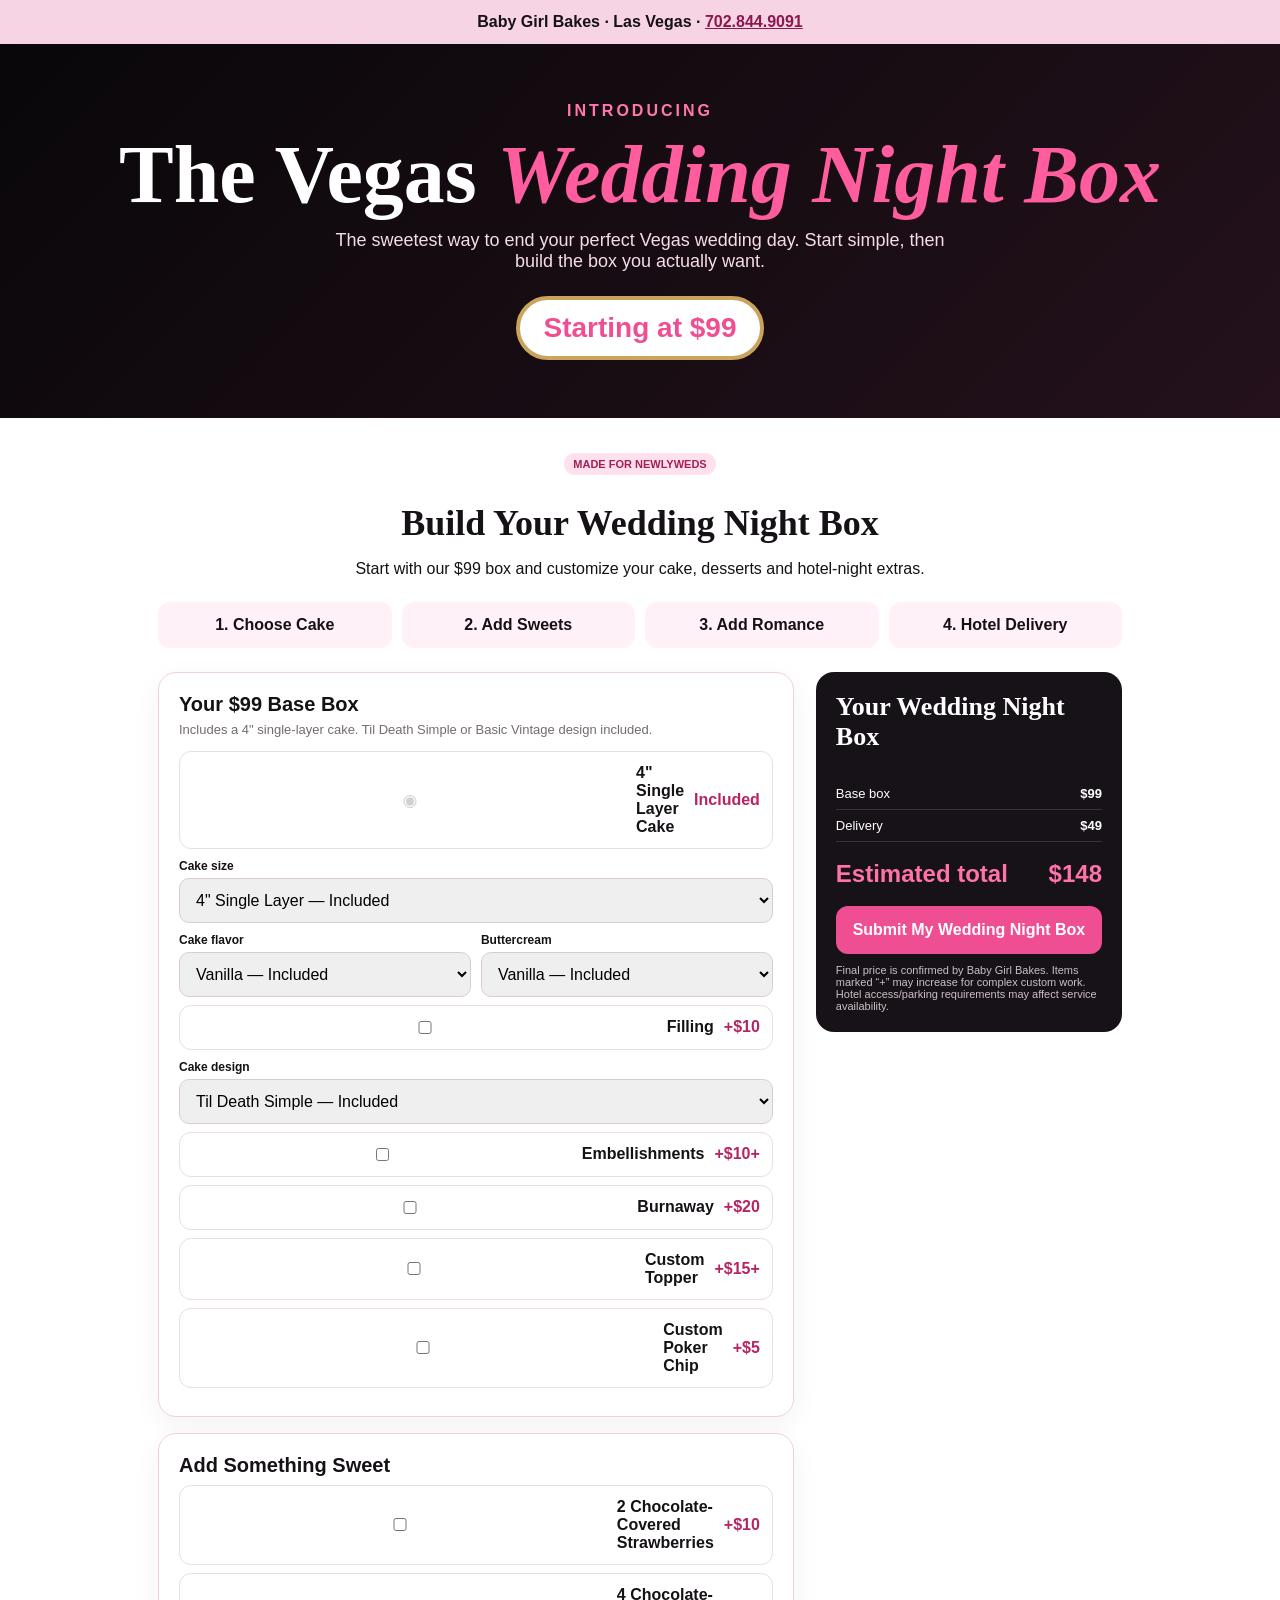
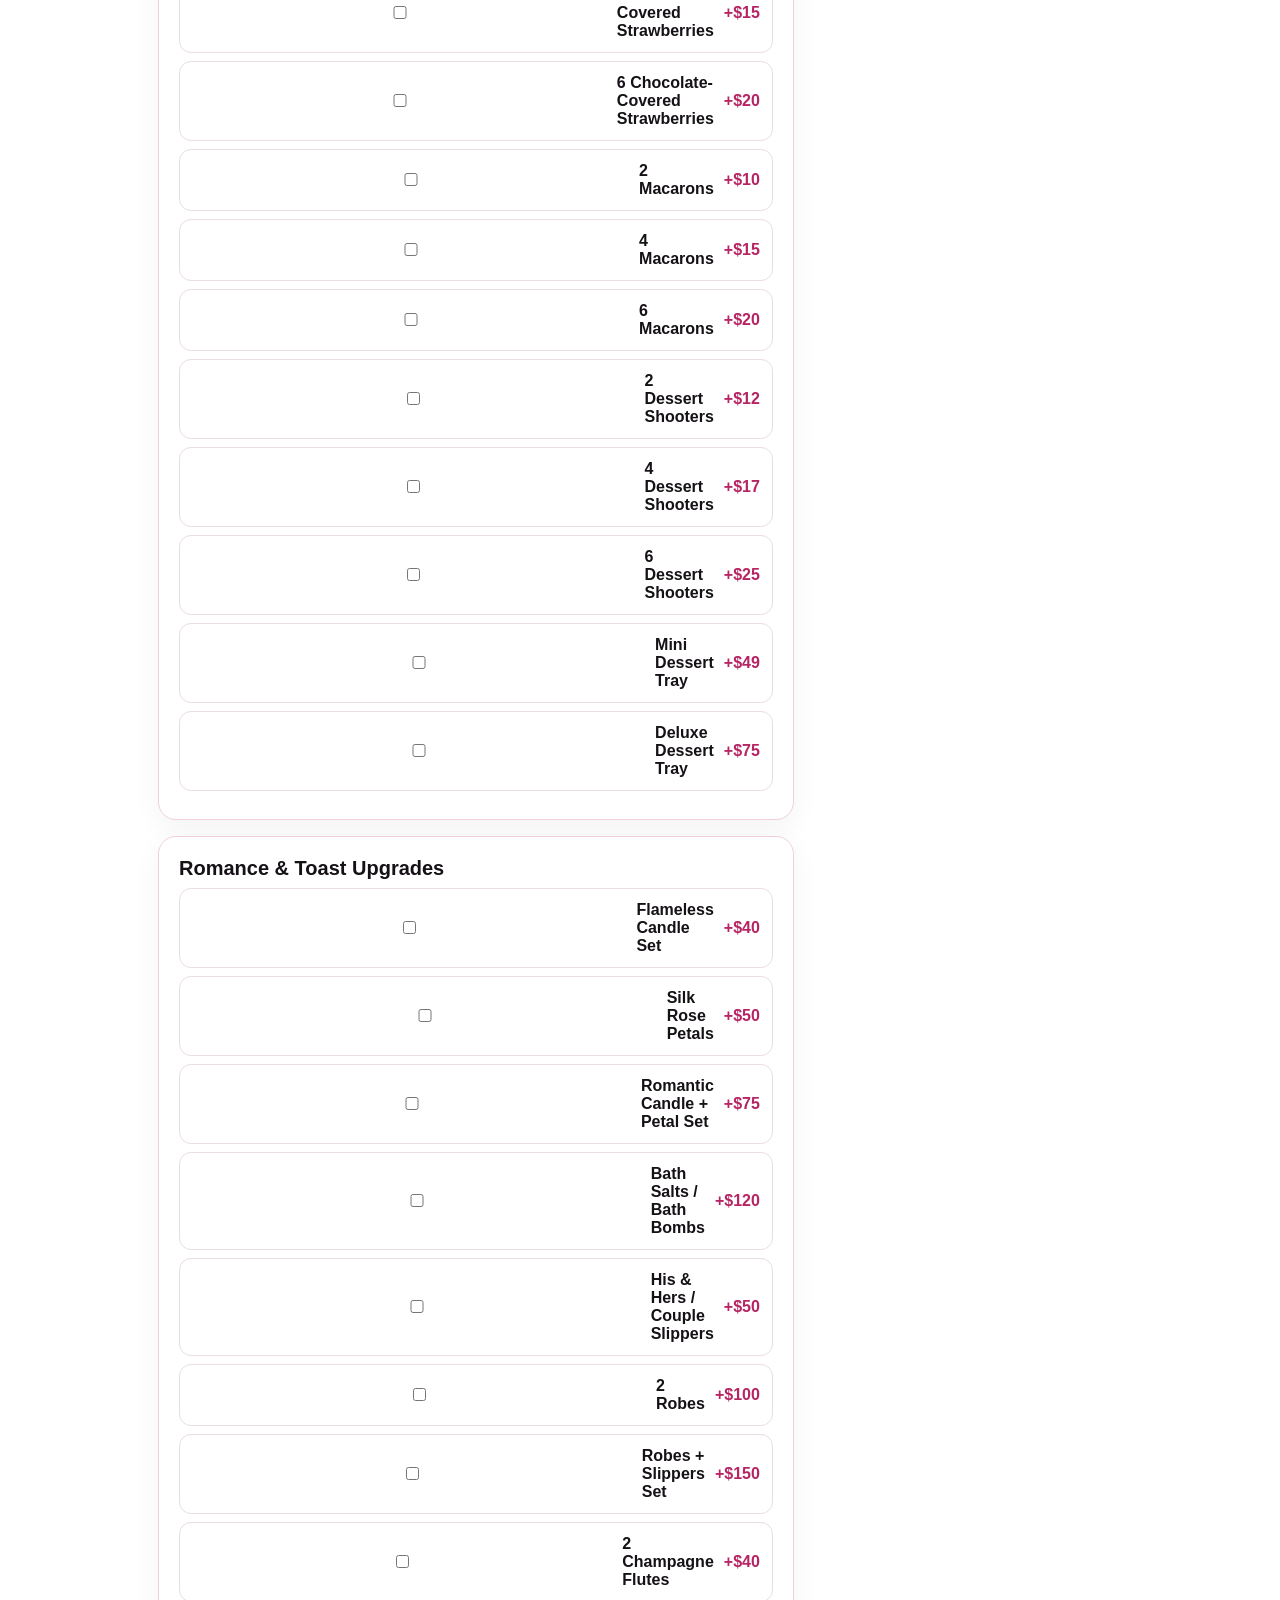
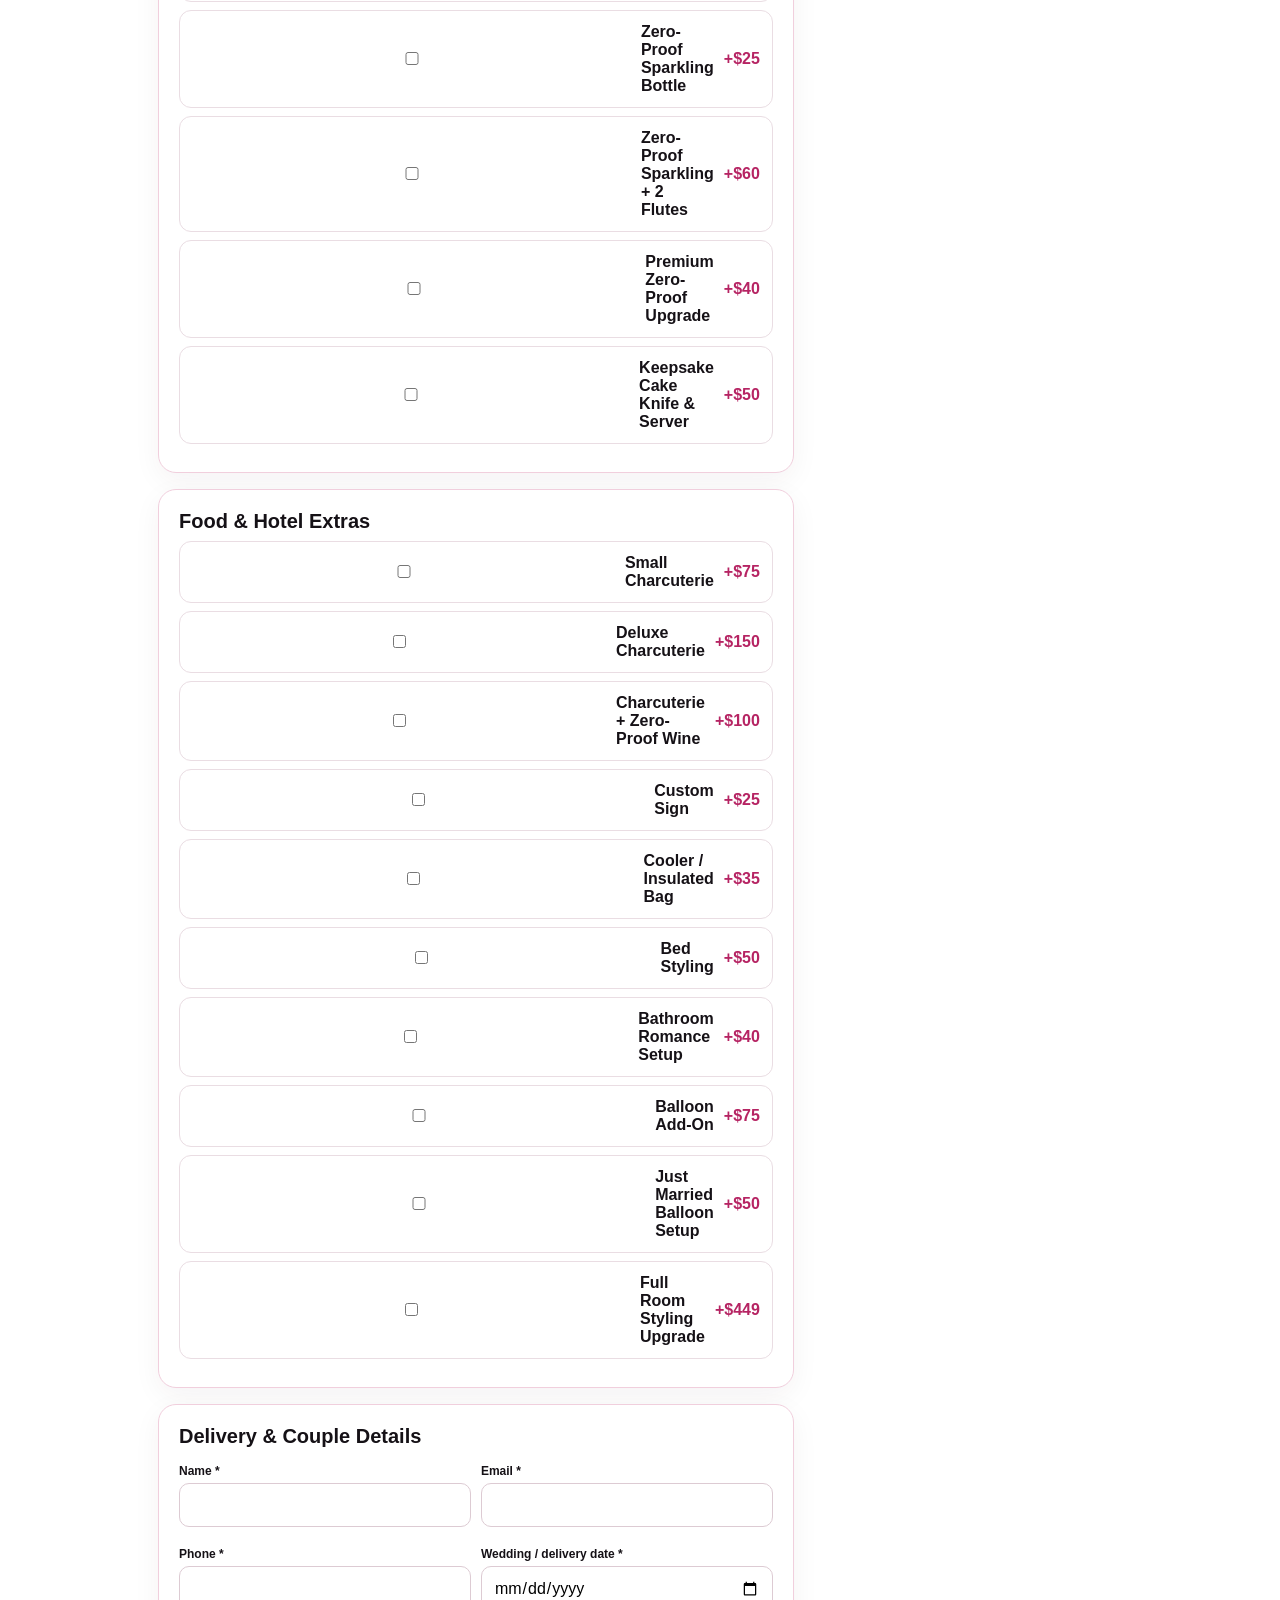
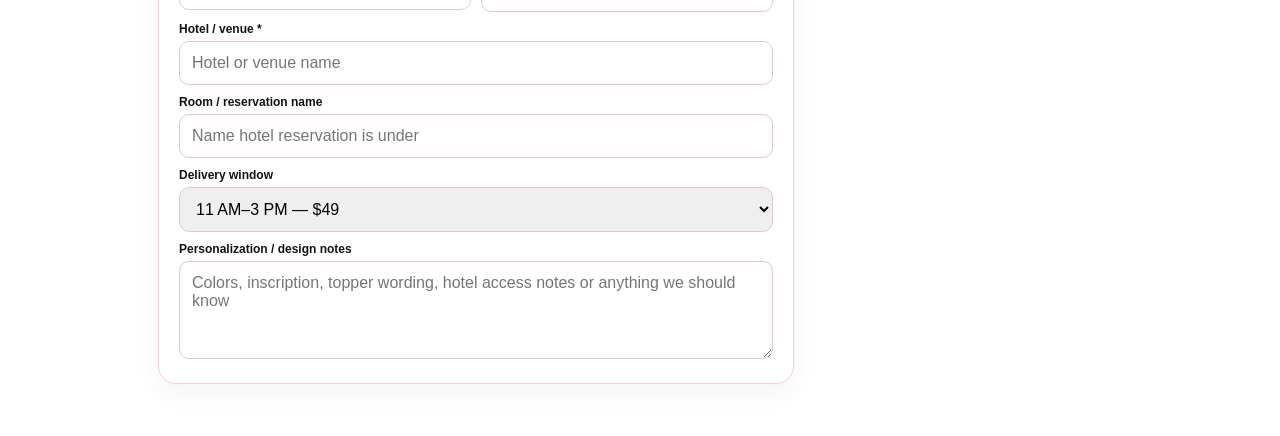
==== wedding-night-box.html @ bc9ca4af "add dedicated Wedding Night Box builder and order form" ====
<!doctype html>
<html lang="en"><head><meta charset="utf-8"><meta name="viewport" content="width=device-width,initial-scale=1">
<title>Vegas Wedding Night Box | Baby Girl Bakes</title><meta name="description" content="Build your Vegas Wedding Night Box from $99. Choose your cake, sweets, romance upgrades and hotel delivery.">
<style>
:root{--pink:#ef4f92;--soft:#fff1f7;--ink:#151116;--gold:#caa45d;--muted:#746b72}*{box-sizing:border-box}body{margin:0;font-family:Arial,sans-serif;color:var(--ink);background:#fff}.hero{background:linear-gradient(135deg,#09070a,#24111b);color:#fff;padding:58px 20px;text-align:center}.hero .k{color:#ff78ad;text-transform:uppercase;letter-spacing:3px;font-weight:800}.hero h1{font-family:Georgia,serif;font-size:clamp(42px,8vw,82px);margin:8px 0}.hero h1 span{color:#ff5d9e;font-style:italic}.hero p{max-width:650px;margin:0 auto 24px;color:#f6dce8;font-size:18px}.price{display:inline-block;background:#fff;color:var(--pink);border:4px solid var(--gold);border-radius:999px;padding:12px 24px;font-size:28px;font-weight:900}.wrap{max-width:1000px;margin:auto;padding:36px 18px}.intro{text-align:center}.intro h2{font-family:Georgia,serif;font-size:36px;margin-bottom:8px}.steps{display:grid;grid-template-columns:repeat(4,1fr);gap:10px;margin:24px 0}.steps div{background:var(--soft);padding:14px;border-radius:12px;text-align:center;font-weight:800}.builder{display:grid;grid-template-columns:1.35fr .65fr;gap:22px}.card{border:1px solid #f1cfdd;border-radius:18px;padding:20px;margin-bottom:16px;background:#fff;box-shadow:0 8px 28px #3813220d}.card h3{margin:0 0 6px;font-size:20px}.sub{color:var(--muted);font-size:13px;margin-bottom:14px}.choice{display:flex;align-items:center;gap:10px;padding:12px;border:1px solid #eadde3;border-radius:12px;margin:8px 0}.choice input{accent-color:var(--pink)}.choice label{flex:1;font-weight:700}.amt{font-weight:900;color:#b62463}.grid2{display:grid;grid-template-columns:1fr 1fr;gap:10px}input,select,textarea{width:100%;padding:12px;border:1px solid #ddcbd3;border-radius:10px;font:inherit}label.field{display:block;font-size:12px;font-weight:800;margin:10px 0 5px}.summary{position:sticky;top:16px;background:#171217;color:#fff;border-radius:18px;padding:20px;height:max-content}.summary h3{font-family:Georgia,serif;font-size:26px;margin-top:0}.line{display:flex;justify-content:space-between;padding:8px 0;border-bottom:1px solid #3c3037;font-size:13px}.total{display:flex;justify-content:space-between;font-size:24px;font-weight:900;padding:18px 0;color:#ff72aa}.submit{width:100%;border:0;background:var(--pink);color:#fff;padding:15px;border-radius:12px;font-weight:900;font-size:16px;cursor:pointer}.note{font-size:11px;color:#cbbfc5;margin-top:10px}.badge{background:#ffe0ed;color:#a41e58;padding:5px 9px;border-radius:999px;font-size:11px;font-weight:900}.five-note{display:none;background:#fff4d8;border:1px solid #e4c477;padding:10px;border-radius:10px;font-size:12px;margin-top:8px}.topbar{padding:13px 20px;text-align:center;background:#f7d4e3;font-weight:800}.topbar a{color:#8e174d}@media(max-width:760px){.builder{grid-template-columns:1fr}.summary{position:static}.steps{grid-template-columns:1fr 1fr}.grid2{grid-template-columns:1fr}.hero{padding:42px 18px}.hero h1{font-size:44px}}
</style></head><body>
<div class="topbar">Baby Girl Bakes · Las Vegas · <a href="tel:+17028449091">702.844.9091</a></div>
<section class="hero"><div class="k">Introducing</div><h1>The Vegas <span>Wedding Night Box</span></h1><p>The sweetest way to end your perfect Vegas wedding day. Start simple, then build the box you actually want.</p><div class="price">Starting at $99</div></section>
<div class="wrap"><section class="intro"><span class="badge">MADE FOR NEWLYWEDS</span><h2>Build Your Wedding Night Box</h2><p>Start with our $99 box and customize your cake, desserts and hotel-night extras.</p></section>
<div class="steps"><div>1. Choose Cake</div><div>2. Add Sweets</div><div>3. Add Romance</div><div>4. Hotel Delivery</div></div>
<form name="wedding-night-box" method="POST" data-netlify="true" action="/order-success.html" id="boxForm"><input type="hidden" name="form-name" value="wedding-night-box"><input type="hidden" name="calculated-total" id="totalField">
<div class="builder"><div>
<div class="card"><h3>Your $99 Base Box</h3><div class="sub">Includes a 4" single-layer cake. Til Death Simple or Basic Vintage design included.</div>
<div class="choice"><input type="radio" checked disabled><label>4" Single Layer Cake</label><span class="amt">Included</span></div>
<label class="field">Cake size</label><select name="cake-size" id="cakeSize"><option value="0" data-label='4" Single Layer'>4" Single Layer — Included</option><option value="25" data-box="15" data-label='5" Single Layer'>5" Single Layer — +$25 cake + $15 larger box</option><option value="50" data-label='4" Double Layer'>4" Double Layer — +$50</option><option value="75" data-box="15" data-label='5" Double Layer'>5" Double Layer — +$75 cake + $15 larger box</option></select><div class="five-note" id="fiveNote">A 5" cake automatically adds the required <b>$15 larger-box upgrade.</b></div>
<div class="grid2"><div><label class="field">Cake flavor</label><select name="cake-flavor"><option>Vanilla — Included</option><option>Chocolate +$15</option><option>Red Velvet +$15</option><option>Funfetti +$15</option><option>Marble +$15</option><option>Lemon +$15</option><option>Strawberry +$15</option><option>Specialty / Featured +$15</option></select></div><div><label class="field">Buttercream</label><select name="buttercream"><option>Vanilla — Included</option><option>Flavored Buttercream +$10</option></select></div></div>
<div class="choice"><input class="addon" type="checkbox" name="filling" value="Filling" data-price="10"><label>Filling</label><span class="amt">+$10</span></div>
<label class="field">Cake design</label><select name="cake-design" id="design"><option value="0">Til Death Simple — Included</option><option value="0">Basic Vintage — Included</option><option value="25">Design Upgrade — $25+</option></select>
<div class="choice"><input class="addon" type="checkbox" name="embellishments" value="Embellishments" data-price="10"><label>Embellishments</label><span class="amt">+$10+</span></div><div class="choice"><input class="addon" type="checkbox" name="burnaway" value="Burnaway" data-price="20"><label>Burnaway</label><span class="amt">+$20</span></div><div class="choice"><input class="addon" type="checkbox" name="custom-topper" value="Custom Topper" data-price="15"><label>Custom Topper</label><span class="amt">+$15+</span></div><div class="choice"><input class="addon" type="checkbox" name="poker-chip" value="Custom Poker Chip" data-price="5"><label>Custom Poker Chip</label><span class="amt">+$5</span></div>
</div>
<div class="card"><h3>Add Something Sweet</h3><div class="choice"><input class="addon" type="checkbox" name="sweet-upgrades" value="2 Chocolate-Covered Strawberries" data-price="10"><label>2 Chocolate-Covered Strawberries</label><span class="amt">+$10</span></div><div class="choice"><input class="addon" type="checkbox" name="sweet-upgrades" value="4 Chocolate-Covered Strawberries" data-price="15"><label>4 Chocolate-Covered Strawberries</label><span class="amt">+$15</span></div><div class="choice"><input class="addon" type="checkbox" name="sweet-upgrades" value="6 Chocolate-Covered Strawberries" data-price="20"><label>6 Chocolate-Covered Strawberries</label><span class="amt">+$20</span></div><div class="choice"><input class="addon" type="checkbox" name="sweet-upgrades" value="2 Macarons" data-price="10"><label>2 Macarons</label><span class="amt">+$10</span></div><div class="choice"><input class="addon" type="checkbox" name="sweet-upgrades" value="4 Macarons" data-price="15"><label>4 Macarons</label><span class="amt">+$15</span></div><div class="choice"><input class="addon" type="checkbox" name="sweet-upgrades" value="6 Macarons" data-price="20"><label>6 Macarons</label><span class="amt">+$20</span></div><div class="choice"><input class="addon" type="checkbox" name="sweet-upgrades" value="2 Dessert Shooters" data-price="12"><label>2 Dessert Shooters</label><span class="amt">+$12</span></div><div class="choice"><input class="addon" type="checkbox" name="sweet-upgrades" value="4 Dessert Shooters" data-price="17"><label>4 Dessert Shooters</label><span class="amt">+$17</span></div><div class="choice"><input class="addon" type="checkbox" name="sweet-upgrades" value="6 Dessert Shooters" data-price="25"><label>6 Dessert Shooters</label><span class="amt">+$25</span></div><div class="choice"><input class="addon" type="checkbox" name="sweet-upgrades" value="Mini Dessert Tray" data-price="49"><label>Mini Dessert Tray</label><span class="amt">+$49</span></div><div class="choice"><input class="addon" type="checkbox" name="sweet-upgrades" value="Deluxe Dessert Tray" data-price="75"><label>Deluxe Dessert Tray</label><span class="amt">+$75</span></div></div>
<div class="card"><h3>Romance & Toast Upgrades</h3><div class="choice"><input class="addon" type="checkbox" name="romance-upgrades" value="Flameless Candle Set" data-price="40"><label>Flameless Candle Set</label><span class="amt">+$40</span></div><div class="choice"><input class="addon" type="checkbox" name="romance-upgrades" value="Silk Rose Petals" data-price="50"><label>Silk Rose Petals</label><span class="amt">+$50</span></div><div class="choice"><input class="addon" type="checkbox" name="romance-upgrades" value="Romantic Candle + Petal Set" data-price="75"><label>Romantic Candle + Petal Set</label><span class="amt">+$75</span></div><div class="choice"><input class="addon" type="checkbox" name="romance-upgrades" value="Bath Salts / Bath Bombs" data-price="120"><label>Bath Salts / Bath Bombs</label><span class="amt">+$120</span></div><div class="choice"><input class="addon" type="checkbox" name="romance-upgrades" value="His & Hers / Couple Slippers" data-price="50"><label>His & Hers / Couple Slippers</label><span class="amt">+$50</span></div><div class="choice"><input class="addon" type="checkbox" name="romance-upgrades" value="2 Robes" data-price="100"><label>2 Robes</label><span class="amt">+$100</span></div><div class="choice"><input class="addon" type="checkbox" name="romance-upgrades" value="Robes + Slippers Set" data-price="150"><label>Robes + Slippers Set</label><span class="amt">+$150</span></div><div class="choice"><input class="addon" type="checkbox" name="romance-upgrades" value="2 Champagne Flutes" data-price="40"><label>2 Champagne Flutes</label><span class="amt">+$40</span></div><div class="choice"><input class="addon" type="checkbox" name="romance-upgrades" value="Zero-Proof Sparkling Bottle" data-price="25"><label>Zero-Proof Sparkling Bottle</label><span class="amt">+$25</span></div><div class="choice"><input class="addon" type="checkbox" name="romance-upgrades" value="Zero-Proof Sparkling + 2 Flutes" data-price="60"><label>Zero-Proof Sparkling + 2 Flutes</label><span class="amt">+$60</span></div><div class="choice"><input class="addon" type="checkbox" name="romance-upgrades" value="Premium Zero-Proof Upgrade" data-price="40"><label>Premium Zero-Proof Upgrade</label><span class="amt">+$40</span></div><div class="choice"><input class="addon" type="checkbox" name="romance-upgrades" value="Keepsake Cake Knife & Server" data-price="50"><label>Keepsake Cake Knife & Server</label><span class="amt">+$50</span></div></div>
<div class="card"><h3>Food & Hotel Extras</h3><div class="choice"><input class="addon" type="checkbox" name="hotel-upgrades" value="Small Charcuterie" data-price="75"><label>Small Charcuterie</label><span class="amt">+$75</span></div><div class="choice"><input class="addon" type="checkbox" name="hotel-upgrades" value="Deluxe Charcuterie" data-price="150"><label>Deluxe Charcuterie</label><span class="amt">+$150</span></div><div class="choice"><input class="addon" type="checkbox" name="hotel-upgrades" value="Charcuterie + Zero-Proof Wine" data-price="100"><label>Charcuterie + Zero-Proof Wine</label><span class="amt">+$100</span></div><div class="choice"><input class="addon" type="checkbox" name="hotel-upgrades" value="Custom Sign" data-price="25"><label>Custom Sign</label><span class="amt">+$25</span></div><div class="choice"><input class="addon" type="checkbox" name="hotel-upgrades" value="Cooler / Insulated Bag" data-price="35"><label>Cooler / Insulated Bag</label><span class="amt">+$35</span></div><div class="choice"><input class="addon" type="checkbox" name="hotel-upgrades" value="Bed Styling" data-price="50"><label>Bed Styling</label><span class="amt">+$50</span></div><div class="choice"><input class="addon" type="checkbox" name="hotel-upgrades" value="Bathroom Romance Setup" data-price="40"><label>Bathroom Romance Setup</label><span class="amt">+$40</span></div><div class="choice"><input class="addon" type="checkbox" name="hotel-upgrades" value="Balloon Add-On" data-price="75"><label>Balloon Add-On</label><span class="amt">+$75</span></div><div class="choice"><input class="addon" type="checkbox" name="hotel-upgrades" value="Just Married Balloon Setup" data-price="50"><label>Just Married Balloon Setup</label><span class="amt">+$50</span></div><div class="choice"><input class="addon" type="checkbox" name="hotel-upgrades" value="Full Room Styling Upgrade" data-price="449"><label>Full Room Styling Upgrade</label><span class="amt">+$449</span></div></div>
<div class="card"><h3>Delivery & Couple Details</h3><div class="grid2"><div><label class="field">Name *</label><input required name="name"></div><div><label class="field">Email *</label><input required type="email" name="email"></div><div><label class="field">Phone *</label><input required type="tel" name="phone"></div><div><label class="field">Wedding / delivery date *</label><input required type="date" name="date"></div></div><label class="field">Hotel / venue *</label><input required name="hotel" placeholder="Hotel or venue name"><label class="field">Room / reservation name</label><input name="reservation-name" placeholder="Name hotel reservation is under"><label class="field">Delivery window</label><select name="delivery" id="delivery"><option value="49">11 AM–3 PM — $49</option><option value="55">3 PM–6 PM — $55</option><option value="65">6 PM–9 PM — $65</option><option value="75">9 PM–11 PM — $75</option><option value="100">11 PM–11 AM — $100</option></select><label class="field">Personalization / design notes</label><textarea name="notes" rows="4" placeholder="Colors, inscription, topper wording, hotel access notes or anything we should know"></textarea></div>
</div>
<aside class="summary"><h3>Your Wedding Night Box</h3><div class="line"><span>Base box</span><b>$99</b></div><div id="summaryItems"></div><div class="line"><span>Delivery</span><b id="deliverySum">$49</b></div><div class="total"><span>Estimated total</span><span id="grand">$148</span></div><button class="submit" type="submit">Submit My Wedding Night Box</button><div class="note">Final price is confirmed by Baby Girl Bakes. Items marked “+” may increase for complex custom work. Hotel access/parking requirements may affect service availability.</div></aside>
</div></form></div>
<script>
const base=99, size=document.getElementById("cakeSize"), design=document.getElementById("design"), delivery=document.getElementById("delivery"), addons=[...document.querySelectorAll(".addon")];
function money(n){return "$"+Number(n).toFixed(0)} function calc(){let items=[],t=base;let sv=+size.value,box=+(size.selectedOptions[0].dataset.box||0);if(sv){t+=sv;items.push([size.selectedOptions[0].dataset.label+" upgrade",sv])}if(box){t+=box;items.push(["Required larger box",box])}document.getElementById("fiveNote").style.display=box?"block":"none";let dv=+design.value;if(dv){t+=dv;items.push(["Design upgrade",dv])}addons.forEach(a=>{if(a.checked){let p=+a.dataset.price;t+=p;items.push([a.value,p])}});let del=+delivery.value;t+=del;document.getElementById("deliverySum").textContent=money(del);document.getElementById("summaryItems").innerHTML=items.map(x=>'<div class="line"><span>'+x[0]+'</span><b>+'+money(x[1])+'</b></div>').join("");document.getElementById("grand").textContent=money(t);document.getElementById("totalField").value=t} [size,design,delivery,...addons].forEach(x=>x.addEventListener("change",calc));calc();
</script></body></html>
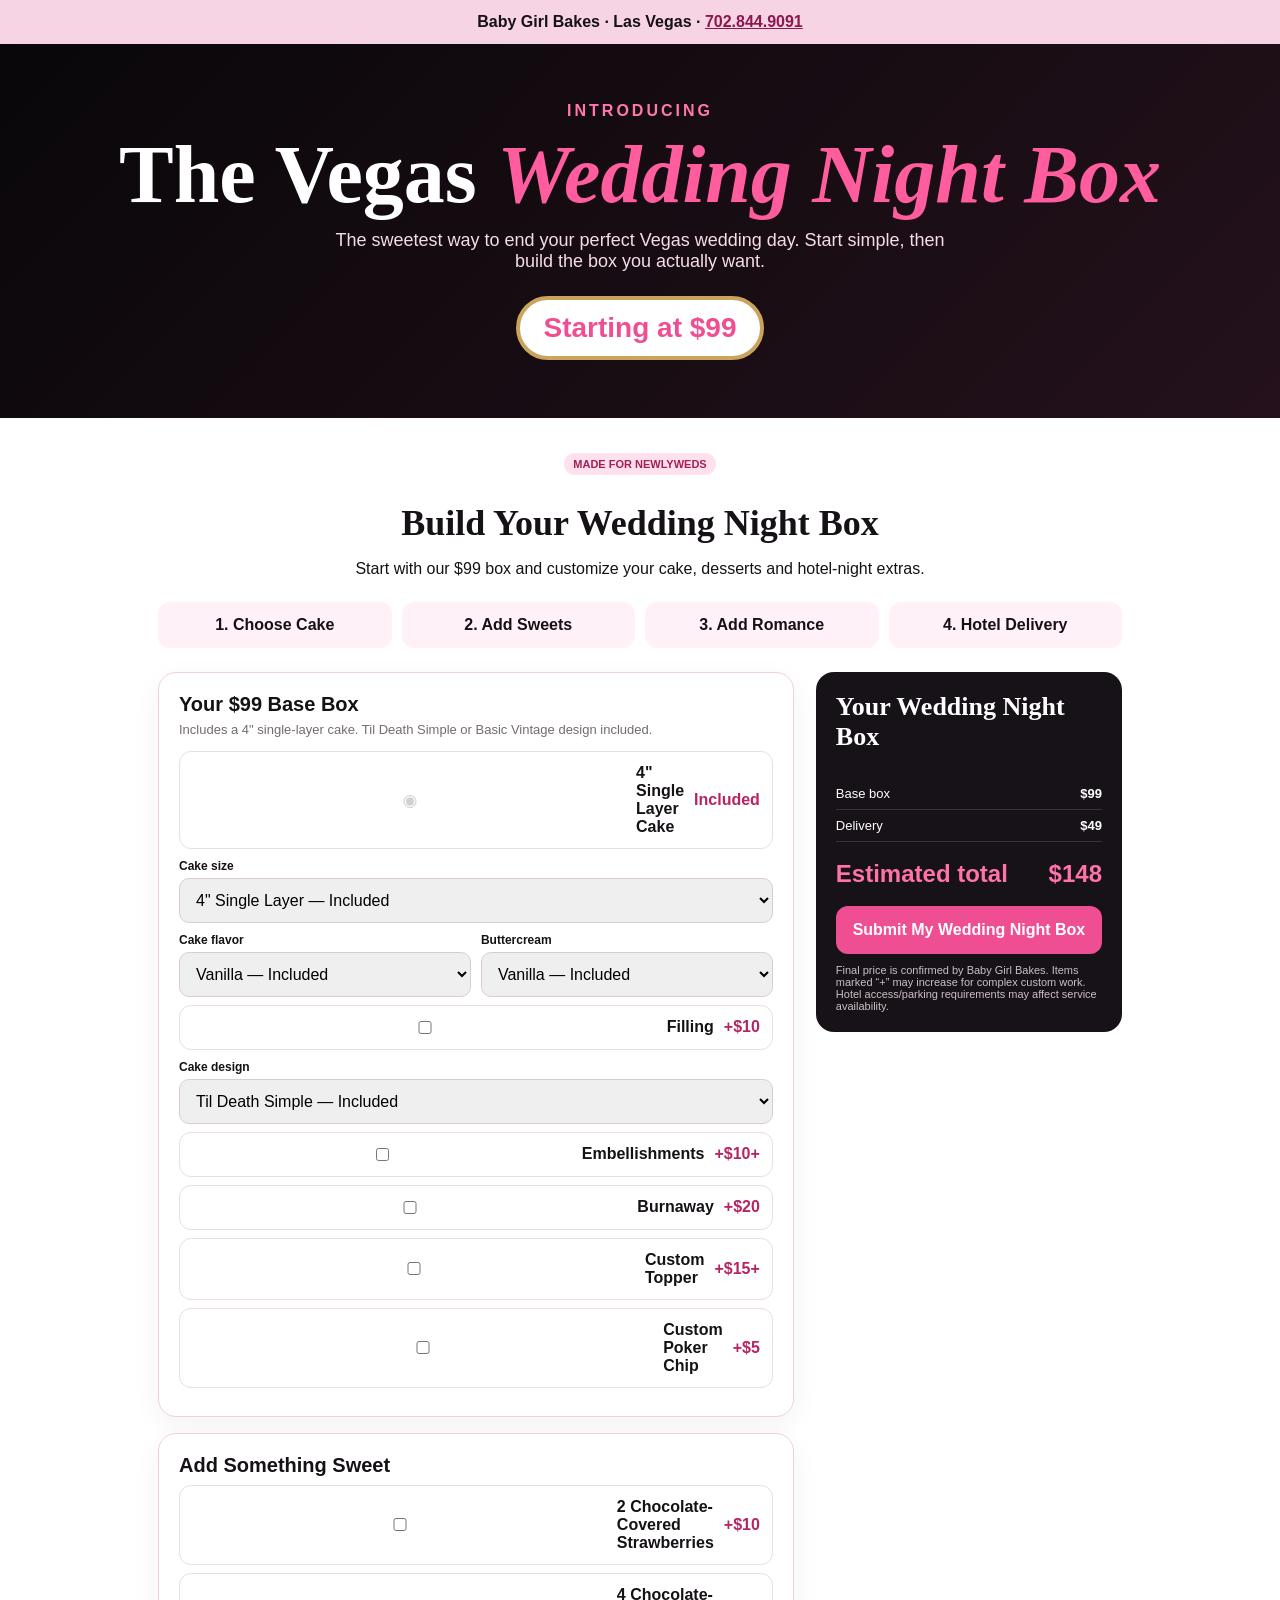
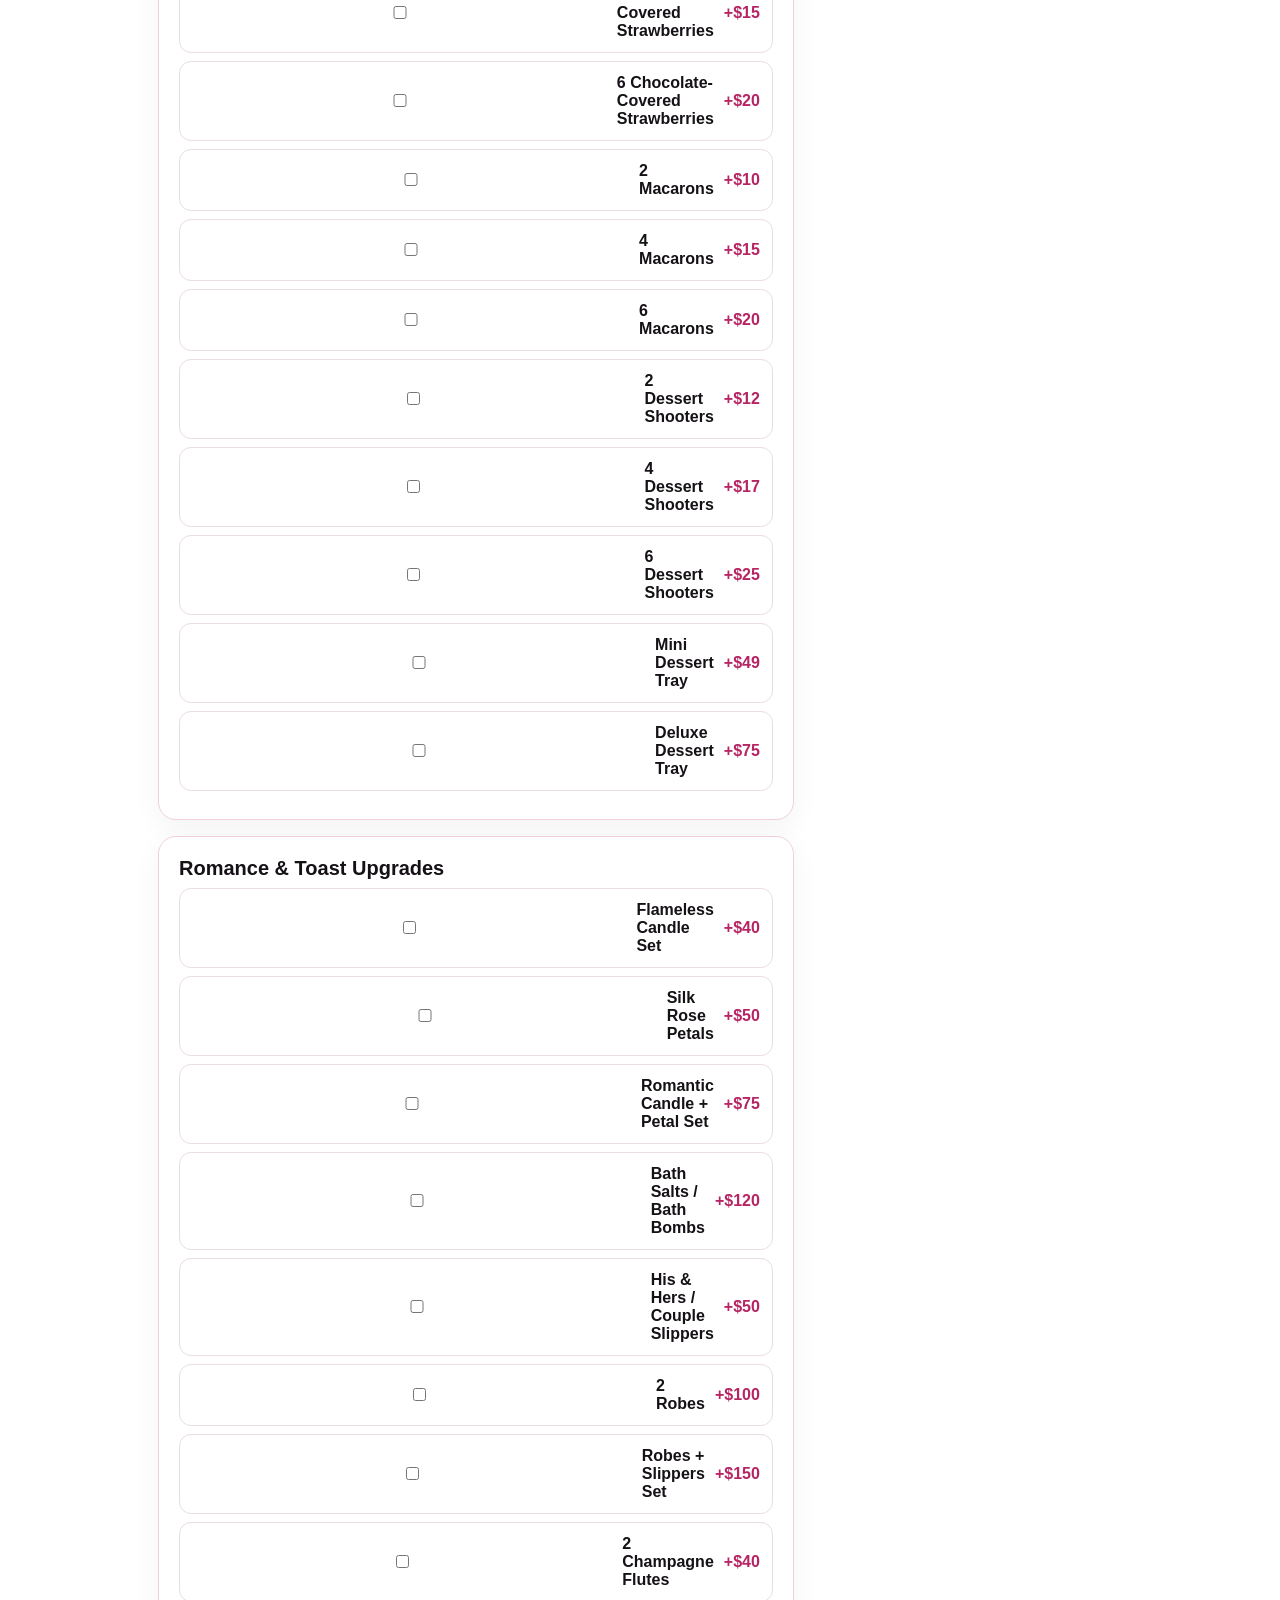
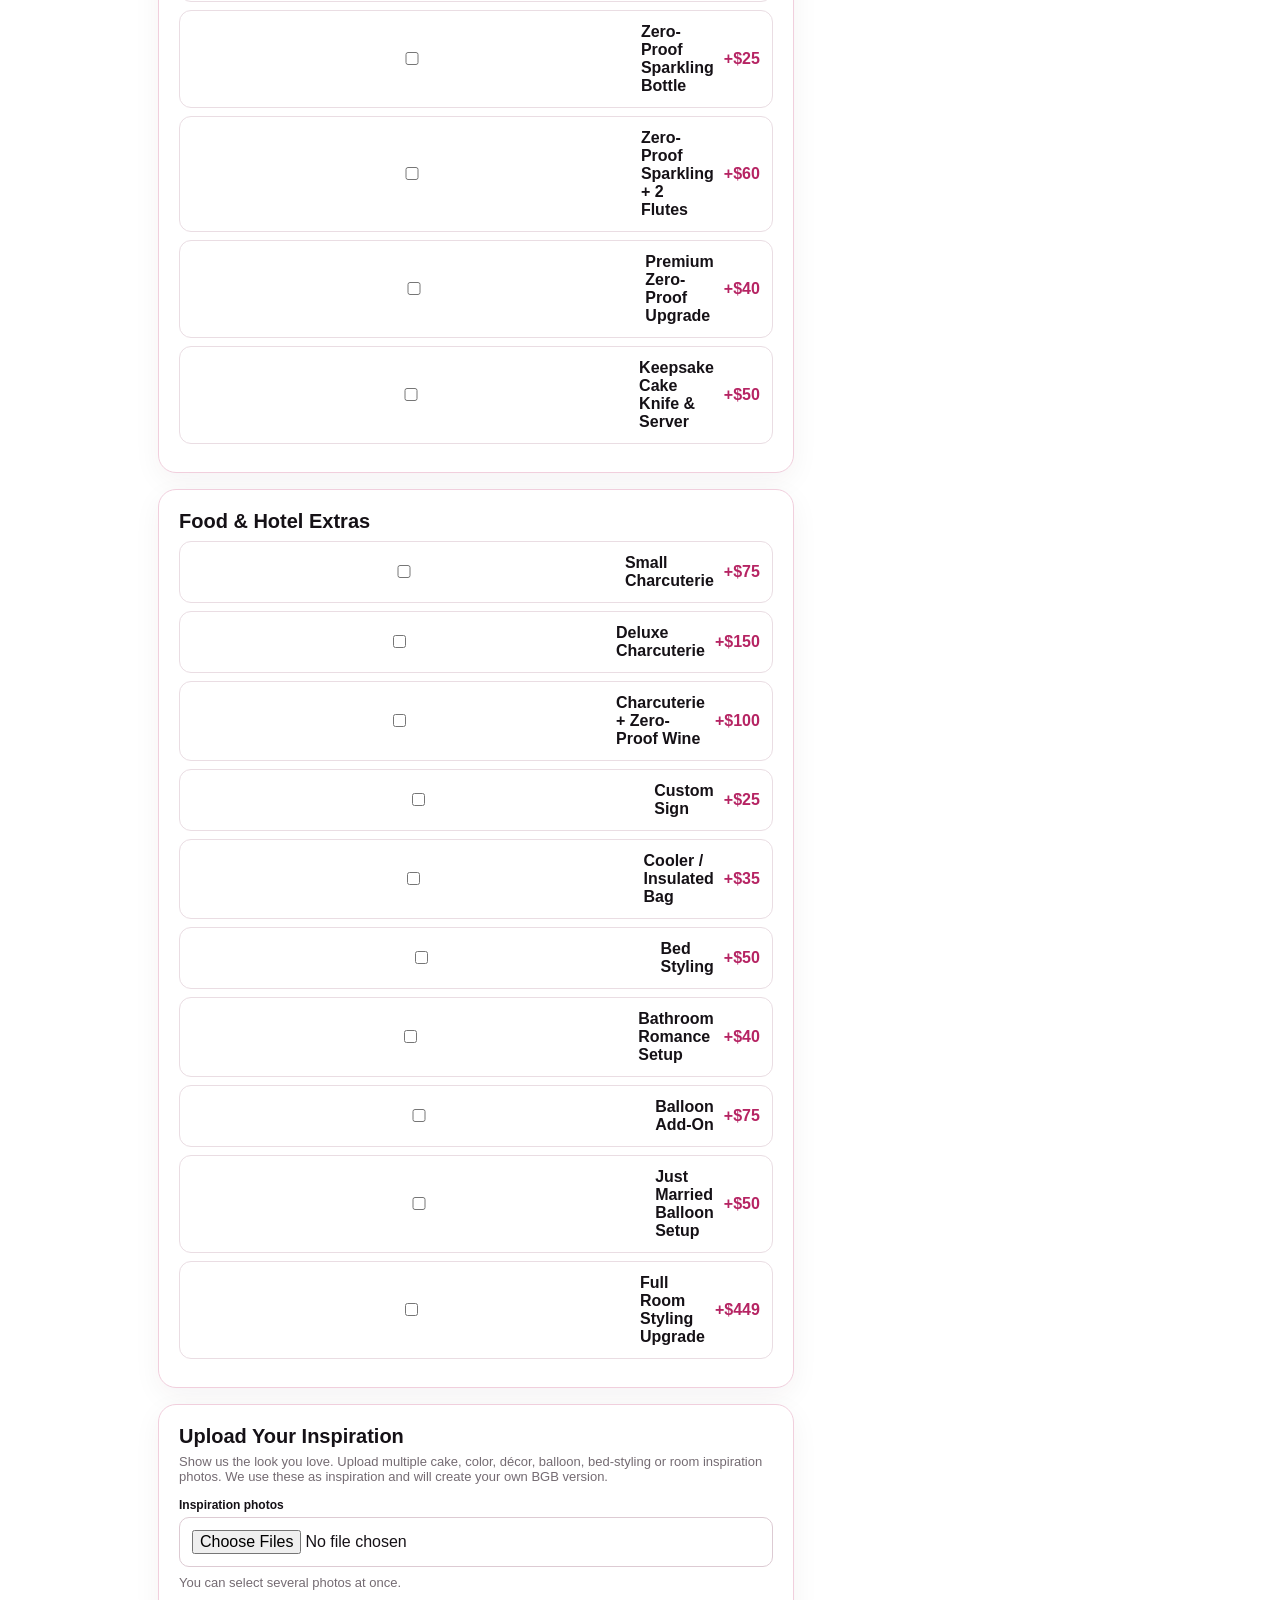
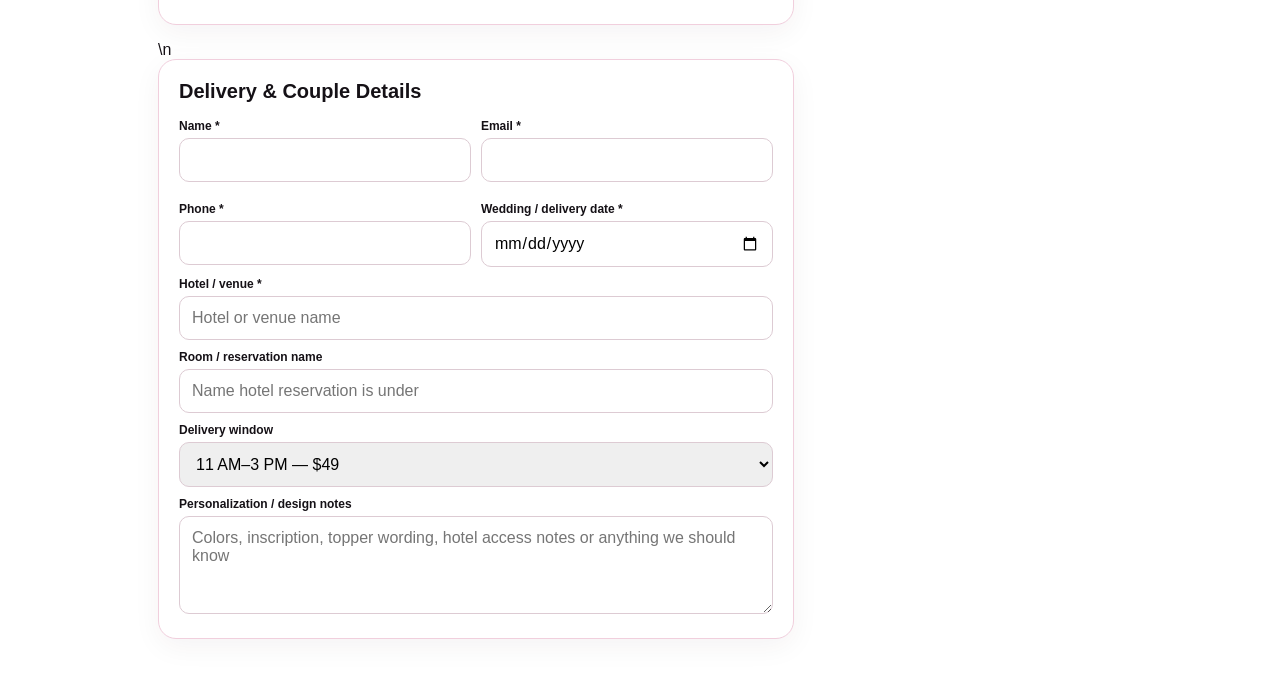
==== commit 3695a878: "allow multiple inspiration photo uploads for Wedding Night Box orders" ====
--- a/wedding-night-box.html
+++ b/wedding-night-box.html
@@ -8,12 +8,12 @@
 <section class="hero"><div class="k">Introducing</div><h1>The Vegas <span>Wedding Night Box</span></h1><p>The sweetest way to end your perfect Vegas wedding day. Start simple, then build the box you actually want.</p><div class="price">Starting at $99</div></section>
 <div class="wrap"><section class="intro"><span class="badge">MADE FOR NEWLYWEDS</span><h2>Build Your Wedding Night Box</h2><p>Start with our $99 box and customize your cake, desserts and hotel-night extras.</p></section>
 <div class="steps"><div>1. Choose Cake</div><div>2. Add Sweets</div><div>3. Add Romance</div><div>4. Hotel Delivery</div></div>
-<form name="wedding-night-box" method="POST" data-netlify="true" action="/order-success.html" id="boxForm"><input type="hidden" name="form-name" value="wedding-night-box"><input type="hidden" name="calculated-total" id="totalField">
+<form name="wedding-night-box" method="POST" enctype="multipart/form-data" data-netlify="true" action="/order-success.html" id="boxForm"><input type="hidden" name="form-name" value="wedding-night-box"><input type="hidden" name="calculated-total" id="totalField">
 <div class="builder"><div>
 <div class="card"><h3>Your $99 Base Box</h3><div class="sub">Includes a 4" single-layer cake. Til Death Simple or Basic Vintage design included.</div>
 <div class="choice"><input type="radio" checked disabled><label>4" Single Layer Cake</label><span class="amt">Included</span></div>
 <label class="field">Cake size</label><select name="cake-size" id="cakeSize"><option value="0" data-label='4" Single Layer'>4" Single Layer — Included</option><option value="25" data-box="15" data-label='5" Single Layer'>5" Single Layer — +$25 cake + $15 larger box</option><option value="50" data-label='4" Double Layer'>4" Double Layer — +$50</option><option value="75" data-box="15" data-label='5" Double Layer'>5" Double Layer — +$75 cake + $15 larger box</option></select><div class="five-note" id="fiveNote">A 5" cake automatically adds the required <b>$15 larger-box upgrade.</b></div>
-<div class="grid2"><div><label class="field">Cake flavor</label><select name="cake-flavor"><option>Vanilla — Included</option><option>Chocolate +$15</option><option>Red Velvet +$15</option><option>Funfetti +$15</option><option>Marble +$15</option><option>Lemon +$15</option><option>Strawberry +$15</option><option>Specialty / Featured +$15</option></select></div><div><label class="field">Buttercream</label><select name="buttercream"><option>Vanilla — Included</option><option>Flavored Buttercream +$10</option></select></div></div>
+<div class="grid2"><div><label class="field">Cake flavor</label><select name="cake-flavor" id="cakeFlavor"><option value="0">Vanilla — Included</option><option value="15">Chocolate +$15</option><option value="15">Red Velvet +$15</option><option value="15">Funfetti +$15</option><option value="15">Marble +$15</option><option value="15">Lemon +$15</option><option value="15">Strawberry +$15</option><option value="15">Specialty / Featured +$15</option></select></div><div><label class="field">Buttercream</label><select name="buttercream" id="buttercream"><option value="0">Vanilla — Included</option><option value="10">Flavored Buttercream +$10</option></select></div></div>
 <div class="choice"><input class="addon" type="checkbox" name="filling" value="Filling" data-price="10"><label>Filling</label><span class="amt">+$10</span></div>
 <label class="field">Cake design</label><select name="cake-design" id="design"><option value="0">Til Death Simple — Included</option><option value="0">Basic Vintage — Included</option><option value="25">Design Upgrade — $25+</option></select>
 <div class="choice"><input class="addon" type="checkbox" name="embellishments" value="Embellishments" data-price="10"><label>Embellishments</label><span class="amt">+$10+</span></div><div class="choice"><input class="addon" type="checkbox" name="burnaway" value="Burnaway" data-price="20"><label>Burnaway</label><span class="amt">+$20</span></div><div class="choice"><input class="addon" type="checkbox" name="custom-topper" value="Custom Topper" data-price="15"><label>Custom Topper</label><span class="amt">+$15+</span></div><div class="choice"><input class="addon" type="checkbox" name="poker-chip" value="Custom Poker Chip" data-price="5"><label>Custom Poker Chip</label><span class="amt">+$5</span></div>
@@ -21,11 +21,11 @@
 <div class="card"><h3>Add Something Sweet</h3><div class="choice"><input class="addon" type="checkbox" name="sweet-upgrades" value="2 Chocolate-Covered Strawberries" data-price="10"><label>2 Chocolate-Covered Strawberries</label><span class="amt">+$10</span></div><div class="choice"><input class="addon" type="checkbox" name="sweet-upgrades" value="4 Chocolate-Covered Strawberries" data-price="15"><label>4 Chocolate-Covered Strawberries</label><span class="amt">+$15</span></div><div class="choice"><input class="addon" type="checkbox" name="sweet-upgrades" value="6 Chocolate-Covered Strawberries" data-price="20"><label>6 Chocolate-Covered Strawberries</label><span class="amt">+$20</span></div><div class="choice"><input class="addon" type="checkbox" name="sweet-upgrades" value="2 Macarons" data-price="10"><label>2 Macarons</label><span class="amt">+$10</span></div><div class="choice"><input class="addon" type="checkbox" name="sweet-upgrades" value="4 Macarons" data-price="15"><label>4 Macarons</label><span class="amt">+$15</span></div><div class="choice"><input class="addon" type="checkbox" name="sweet-upgrades" value="6 Macarons" data-price="20"><label>6 Macarons</label><span class="amt">+$20</span></div><div class="choice"><input class="addon" type="checkbox" name="sweet-upgrades" value="2 Dessert Shooters" data-price="12"><label>2 Dessert Shooters</label><span class="amt">+$12</span></div><div class="choice"><input class="addon" type="checkbox" name="sweet-upgrades" value="4 Dessert Shooters" data-price="17"><label>4 Dessert Shooters</label><span class="amt">+$17</span></div><div class="choice"><input class="addon" type="checkbox" name="sweet-upgrades" value="6 Dessert Shooters" data-price="25"><label>6 Dessert Shooters</label><span class="amt">+$25</span></div><div class="choice"><input class="addon" type="checkbox" name="sweet-upgrades" value="Mini Dessert Tray" data-price="49"><label>Mini Dessert Tray</label><span class="amt">+$49</span></div><div class="choice"><input class="addon" type="checkbox" name="sweet-upgrades" value="Deluxe Dessert Tray" data-price="75"><label>Deluxe Dessert Tray</label><span class="amt">+$75</span></div></div>
 <div class="card"><h3>Romance & Toast Upgrades</h3><div class="choice"><input class="addon" type="checkbox" name="romance-upgrades" value="Flameless Candle Set" data-price="40"><label>Flameless Candle Set</label><span class="amt">+$40</span></div><div class="choice"><input class="addon" type="checkbox" name="romance-upgrades" value="Silk Rose Petals" data-price="50"><label>Silk Rose Petals</label><span class="amt">+$50</span></div><div class="choice"><input class="addon" type="checkbox" name="romance-upgrades" value="Romantic Candle + Petal Set" data-price="75"><label>Romantic Candle + Petal Set</label><span class="amt">+$75</span></div><div class="choice"><input class="addon" type="checkbox" name="romance-upgrades" value="Bath Salts / Bath Bombs" data-price="120"><label>Bath Salts / Bath Bombs</label><span class="amt">+$120</span></div><div class="choice"><input class="addon" type="checkbox" name="romance-upgrades" value="His & Hers / Couple Slippers" data-price="50"><label>His & Hers / Couple Slippers</label><span class="amt">+$50</span></div><div class="choice"><input class="addon" type="checkbox" name="romance-upgrades" value="2 Robes" data-price="100"><label>2 Robes</label><span class="amt">+$100</span></div><div class="choice"><input class="addon" type="checkbox" name="romance-upgrades" value="Robes + Slippers Set" data-price="150"><label>Robes + Slippers Set</label><span class="amt">+$150</span></div><div class="choice"><input class="addon" type="checkbox" name="romance-upgrades" value="2 Champagne Flutes" data-price="40"><label>2 Champagne Flutes</label><span class="amt">+$40</span></div><div class="choice"><input class="addon" type="checkbox" name="romance-upgrades" value="Zero-Proof Sparkling Bottle" data-price="25"><label>Zero-Proof Sparkling Bottle</label><span class="amt">+$25</span></div><div class="choice"><input class="addon" type="checkbox" name="romance-upgrades" value="Zero-Proof Sparkling + 2 Flutes" data-price="60"><label>Zero-Proof Sparkling + 2 Flutes</label><span class="amt">+$60</span></div><div class="choice"><input class="addon" type="checkbox" name="romance-upgrades" value="Premium Zero-Proof Upgrade" data-price="40"><label>Premium Zero-Proof Upgrade</label><span class="amt">+$40</span></div><div class="choice"><input class="addon" type="checkbox" name="romance-upgrades" value="Keepsake Cake Knife & Server" data-price="50"><label>Keepsake Cake Knife & Server</label><span class="amt">+$50</span></div></div>
 <div class="card"><h3>Food & Hotel Extras</h3><div class="choice"><input class="addon" type="checkbox" name="hotel-upgrades" value="Small Charcuterie" data-price="75"><label>Small Charcuterie</label><span class="amt">+$75</span></div><div class="choice"><input class="addon" type="checkbox" name="hotel-upgrades" value="Deluxe Charcuterie" data-price="150"><label>Deluxe Charcuterie</label><span class="amt">+$150</span></div><div class="choice"><input class="addon" type="checkbox" name="hotel-upgrades" value="Charcuterie + Zero-Proof Wine" data-price="100"><label>Charcuterie + Zero-Proof Wine</label><span class="amt">+$100</span></div><div class="choice"><input class="addon" type="checkbox" name="hotel-upgrades" value="Custom Sign" data-price="25"><label>Custom Sign</label><span class="amt">+$25</span></div><div class="choice"><input class="addon" type="checkbox" name="hotel-upgrades" value="Cooler / Insulated Bag" data-price="35"><label>Cooler / Insulated Bag</label><span class="amt">+$35</span></div><div class="choice"><input class="addon" type="checkbox" name="hotel-upgrades" value="Bed Styling" data-price="50"><label>Bed Styling</label><span class="amt">+$50</span></div><div class="choice"><input class="addon" type="checkbox" name="hotel-upgrades" value="Bathroom Romance Setup" data-price="40"><label>Bathroom Romance Setup</label><span class="amt">+$40</span></div><div class="choice"><input class="addon" type="checkbox" name="hotel-upgrades" value="Balloon Add-On" data-price="75"><label>Balloon Add-On</label><span class="amt">+$75</span></div><div class="choice"><input class="addon" type="checkbox" name="hotel-upgrades" value="Just Married Balloon Setup" data-price="50"><label>Just Married Balloon Setup</label><span class="amt">+$50</span></div><div class="choice"><input class="addon" type="checkbox" name="hotel-upgrades" value="Full Room Styling Upgrade" data-price="449"><label>Full Room Styling Upgrade</label><span class="amt">+$449</span></div></div>
-<div class="card"><h3>Delivery & Couple Details</h3><div class="grid2"><div><label class="field">Name *</label><input required name="name"></div><div><label class="field">Email *</label><input required type="email" name="email"></div><div><label class="field">Phone *</label><input required type="tel" name="phone"></div><div><label class="field">Wedding / delivery date *</label><input required type="date" name="date"></div></div><label class="field">Hotel / venue *</label><input required name="hotel" placeholder="Hotel or venue name"><label class="field">Room / reservation name</label><input name="reservation-name" placeholder="Name hotel reservation is under"><label class="field">Delivery window</label><select name="delivery" id="delivery"><option value="49">11 AM–3 PM — $49</option><option value="55">3 PM–6 PM — $55</option><option value="65">6 PM–9 PM — $65</option><option value="75">9 PM–11 PM — $75</option><option value="100">11 PM–11 AM — $100</option></select><label class="field">Personalization / design notes</label><textarea name="notes" rows="4" placeholder="Colors, inscription, topper wording, hotel access notes or anything we should know"></textarea></div>
+<div class="card"><h3>Upload Your Inspiration</h3><div class="sub">Show us the look you love. Upload multiple cake, color, décor, balloon, bed-styling or room inspiration photos. We use these as inspiration and will create your own BGB version.</div><label class="field">Inspiration photos</label><input type="file" name="inspiration-photos" accept="image/jpeg,image/png,image/webp,image/heic,image/heif" multiple><div class="sub" style="margin-top:8px">You can select several photos at once.</div></div>\n<div class="card"><h3>Delivery & Couple Details</h3><div class="grid2"><div><label class="field">Name *</label><input required name="name"></div><div><label class="field">Email *</label><input required type="email" name="email"></div><div><label class="field">Phone *</label><input required type="tel" name="phone"></div><div><label class="field">Wedding / delivery date *</label><input required type="date" name="date"></div></div><label class="field">Hotel / venue *</label><input required name="hotel" placeholder="Hotel or venue name"><label class="field">Room / reservation name</label><input name="reservation-name" placeholder="Name hotel reservation is under"><label class="field">Delivery window</label><select name="delivery" id="delivery"><option value="49">11 AM–3 PM — $49</option><option value="55">3 PM–6 PM — $55</option><option value="65">6 PM–9 PM — $65</option><option value="75">9 PM–11 PM — $75</option><option value="100">11 PM–11 AM — $100</option></select><label class="field">Personalization / design notes</label><textarea name="notes" rows="4" placeholder="Colors, inscription, topper wording, hotel access notes or anything we should know"></textarea></div>
 </div>
 <aside class="summary"><h3>Your Wedding Night Box</h3><div class="line"><span>Base box</span><b>$99</b></div><div id="summaryItems"></div><div class="line"><span>Delivery</span><b id="deliverySum">$49</b></div><div class="total"><span>Estimated total</span><span id="grand">$148</span></div><button class="submit" type="submit">Submit My Wedding Night Box</button><div class="note">Final price is confirmed by Baby Girl Bakes. Items marked “+” may increase for complex custom work. Hotel access/parking requirements may affect service availability.</div></aside>
 </div></form></div>
 <script>
-const base=99, size=document.getElementById("cakeSize"), design=document.getElementById("design"), delivery=document.getElementById("delivery"), addons=[...document.querySelectorAll(".addon")];
-function money(n){return "$"+Number(n).toFixed(0)} function calc(){let items=[],t=base;let sv=+size.value,box=+(size.selectedOptions[0].dataset.box||0);if(sv){t+=sv;items.push([size.selectedOptions[0].dataset.label+" upgrade",sv])}if(box){t+=box;items.push(["Required larger box",box])}document.getElementById("fiveNote").style.display=box?"block":"none";let dv=+design.value;if(dv){t+=dv;items.push(["Design upgrade",dv])}addons.forEach(a=>{if(a.checked){let p=+a.dataset.price;t+=p;items.push([a.value,p])}});let del=+delivery.value;t+=del;document.getElementById("deliverySum").textContent=money(del);document.getElementById("summaryItems").innerHTML=items.map(x=>'<div class="line"><span>'+x[0]+'</span><b>+'+money(x[1])+'</b></div>').join("");document.getElementById("grand").textContent=money(t);document.getElementById("totalField").value=t} [size,design,delivery,...addons].forEach(x=>x.addEventListener("change",calc));calc();
+const base=99, size=document.getElementById("cakeSize"), design=document.getElementById("design"), flavor=document.getElementById("cakeFlavor"), buttercream=document.getElementById("buttercream"), delivery=document.getElementById("delivery"), addons=[...document.querySelectorAll(".addon")];
+function money(n){return "$"+Number(n).toFixed(0)} function calc(){let items=[],t=base;let sv=+size.value,box=+(size.selectedOptions[0].dataset.box||0);if(sv){t+=sv;items.push([size.selectedOptions[0].dataset.label+" upgrade",sv])}if(box){t+=box;items.push(["Required larger box",box])}document.getElementById("fiveNote").style.display=box?"block":"none";let fv=+flavor.value;if(fv){t+=fv;items.push(["Cake flavor upgrade",fv])}let bv=+buttercream.value;if(bv){t+=bv;items.push(["Flavored buttercream",bv])}let dv=+design.value;if(dv){t+=dv;items.push(["Design upgrade",dv])}addons.forEach(a=>{if(a.checked){let p=+a.dataset.price;t+=p;items.push([a.value,p])}});let del=+delivery.value;t+=del;document.getElementById("deliverySum").textContent=money(del);document.getElementById("summaryItems").innerHTML=items.map(x=>'<div class="line"><span>'+x[0]+'</span><b>+'+money(x[1])+'</b></div>').join("");document.getElementById("grand").textContent=money(t);document.getElementById("totalField").value=t} [size,flavor,buttercream,design,delivery,...addons].forEach(x=>x.addEventListener("change",calc));calc();
 </script></body></html>
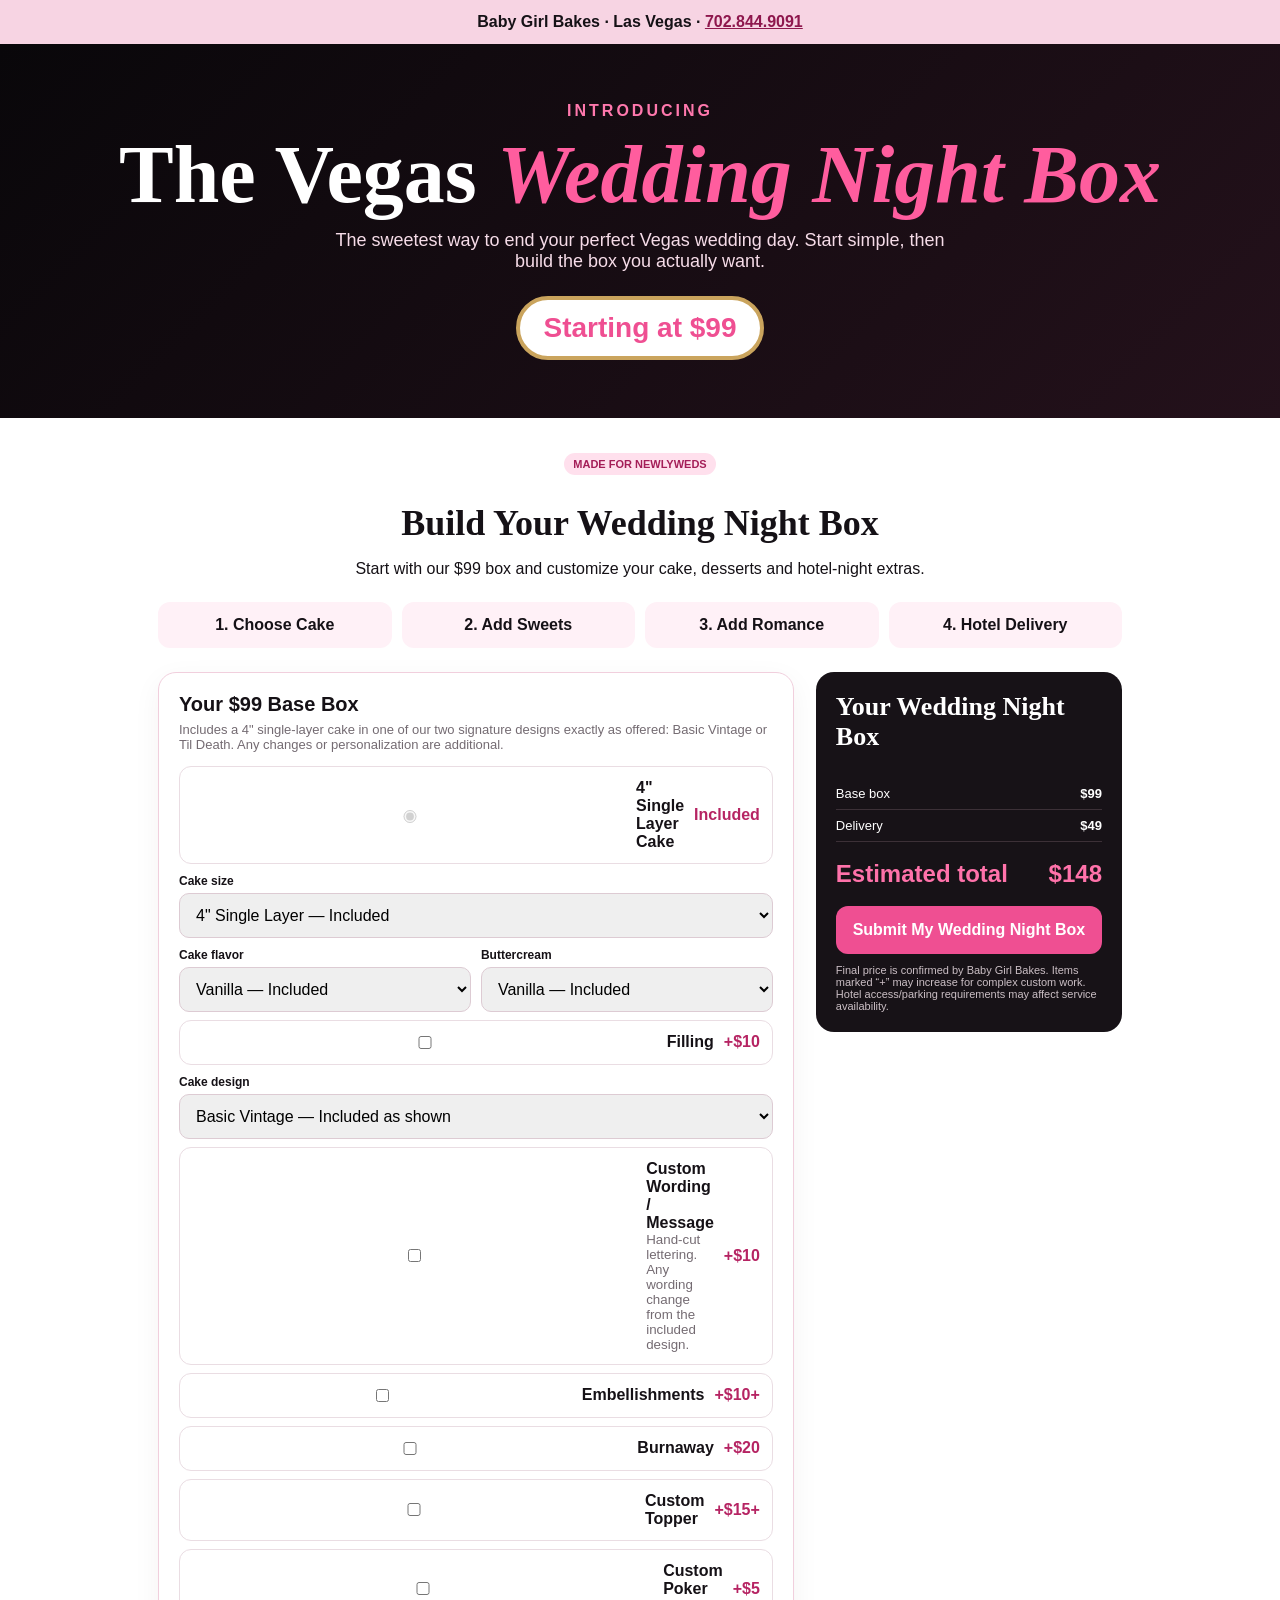
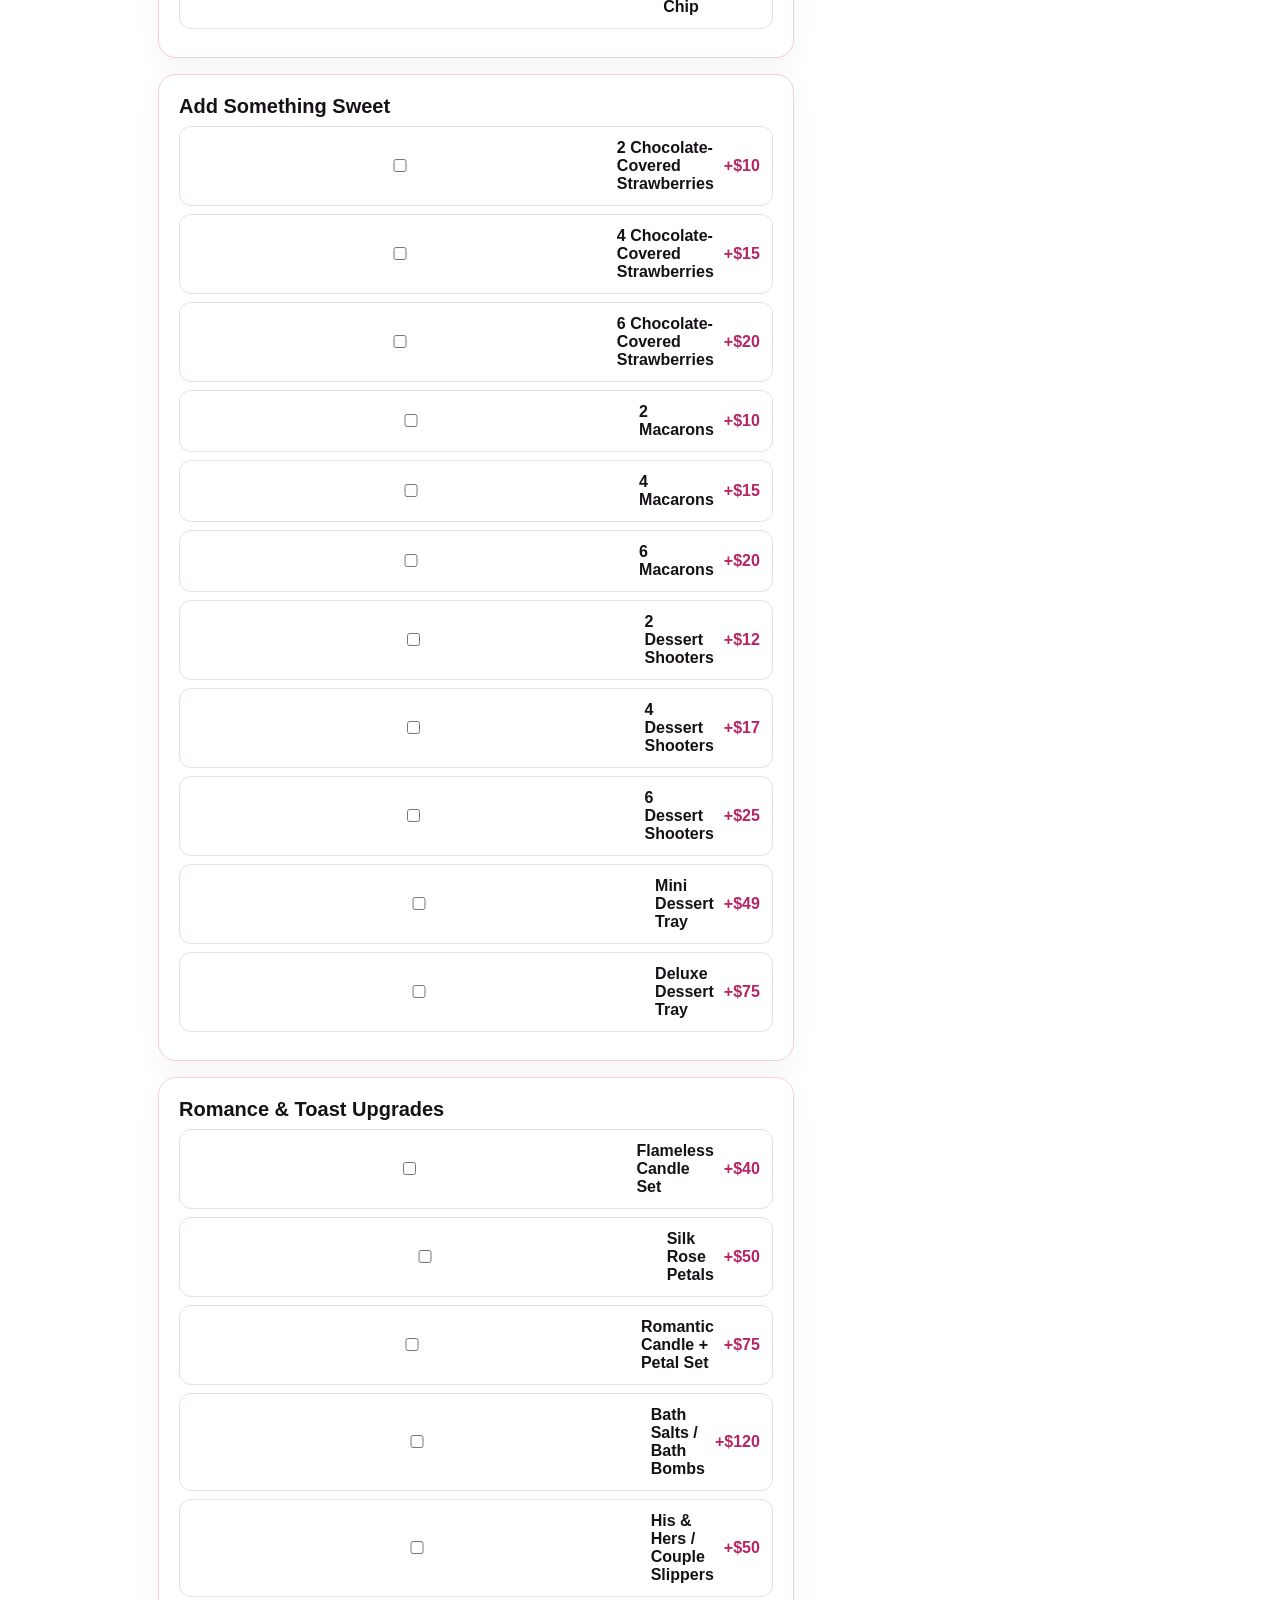
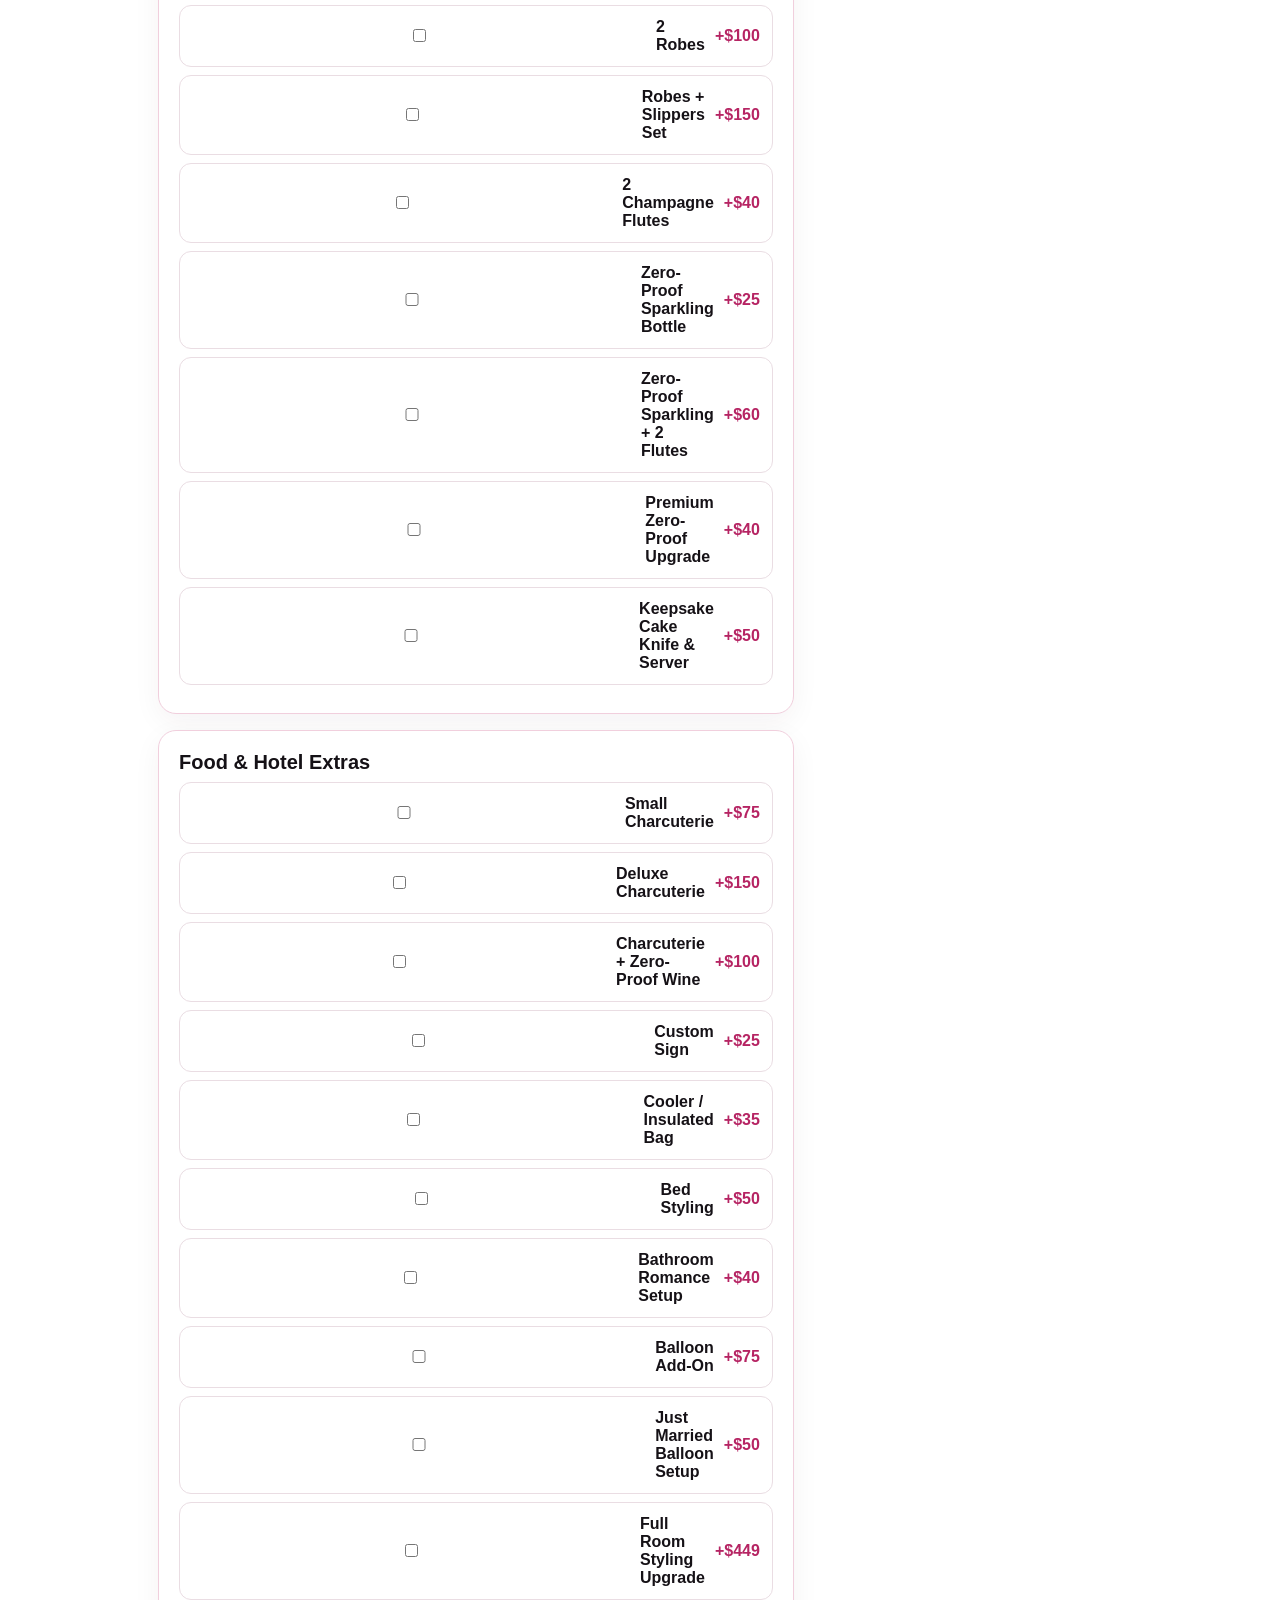
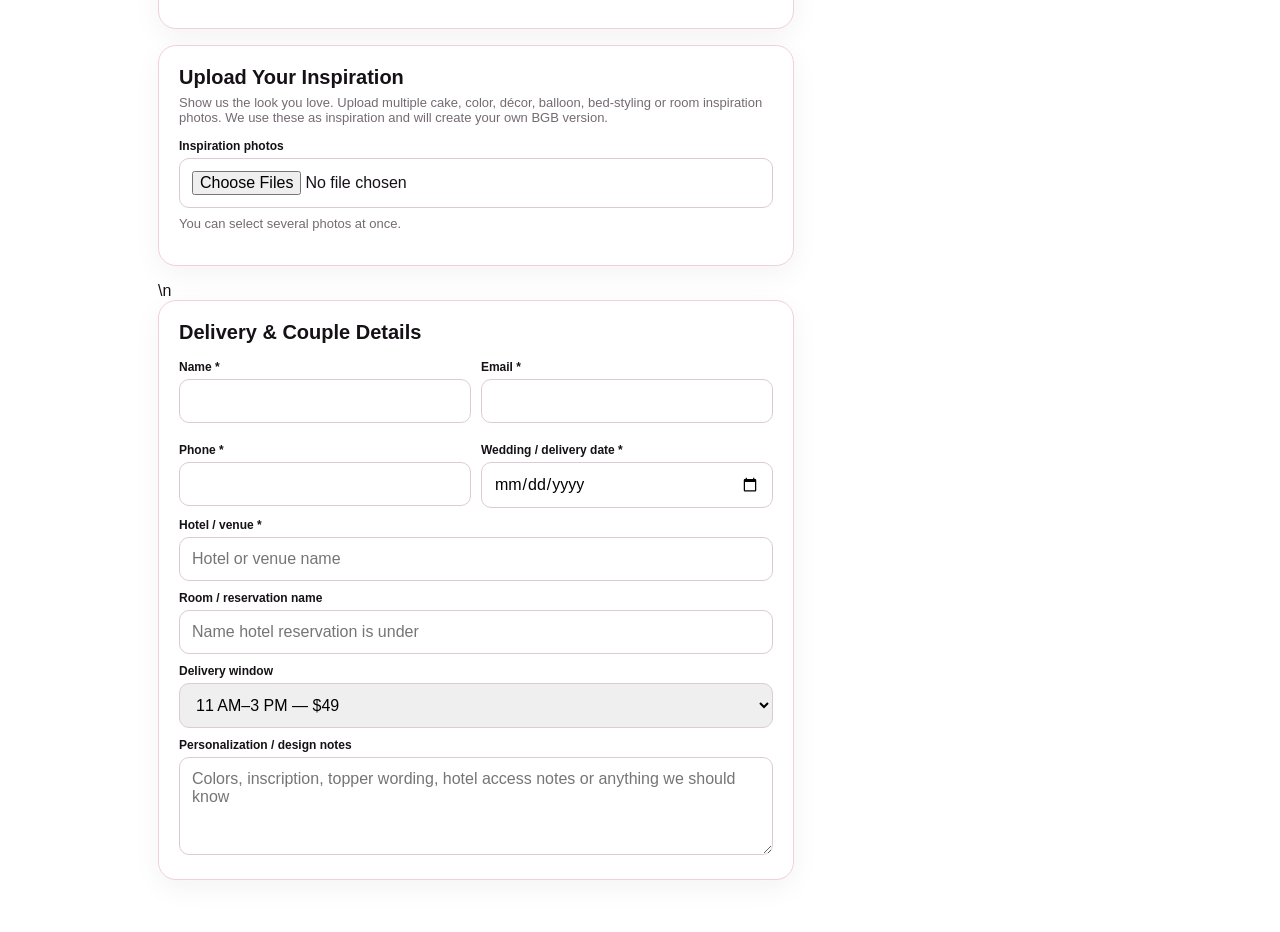
==== commit 8a082683: "clarify included Wedding Night Box cake designs and price custom wording" ====
--- a/wedding-night-box.html
+++ b/wedding-night-box.html
@@ -10,13 +10,13 @@
 <div class="steps"><div>1. Choose Cake</div><div>2. Add Sweets</div><div>3. Add Romance</div><div>4. Hotel Delivery</div></div>
 <form name="wedding-night-box" method="POST" enctype="multipart/form-data" data-netlify="true" action="/order-success.html" id="boxForm"><input type="hidden" name="form-name" value="wedding-night-box"><input type="hidden" name="calculated-total" id="totalField">
 <div class="builder"><div>
-<div class="card"><h3>Your $99 Base Box</h3><div class="sub">Includes a 4" single-layer cake. Til Death Simple or Basic Vintage design included.</div>
+<div class="card"><h3>Your $99 Base Box</h3><div class="sub">Includes a 4&quot; single-layer cake in one of our two signature designs exactly as offered: Basic Vintage or Til Death. Any changes or personalization are additional.</div>
 <div class="choice"><input type="radio" checked disabled><label>4" Single Layer Cake</label><span class="amt">Included</span></div>
 <label class="field">Cake size</label><select name="cake-size" id="cakeSize"><option value="0" data-label='4" Single Layer'>4" Single Layer — Included</option><option value="25" data-box="15" data-label='5" Single Layer'>5" Single Layer — +$25 cake + $15 larger box</option><option value="50" data-label='4" Double Layer'>4" Double Layer — +$50</option><option value="75" data-box="15" data-label='5" Double Layer'>5" Double Layer — +$75 cake + $15 larger box</option></select><div class="five-note" id="fiveNote">A 5" cake automatically adds the required <b>$15 larger-box upgrade.</b></div>
 <div class="grid2"><div><label class="field">Cake flavor</label><select name="cake-flavor" id="cakeFlavor"><option value="0">Vanilla — Included</option><option value="15">Chocolate +$15</option><option value="15">Red Velvet +$15</option><option value="15">Funfetti +$15</option><option value="15">Marble +$15</option><option value="15">Lemon +$15</option><option value="15">Strawberry +$15</option><option value="15">Specialty / Featured +$15</option></select></div><div><label class="field">Buttercream</label><select name="buttercream" id="buttercream"><option value="0">Vanilla — Included</option><option value="10">Flavored Buttercream +$10</option></select></div></div>
 <div class="choice"><input class="addon" type="checkbox" name="filling" value="Filling" data-price="10"><label>Filling</label><span class="amt">+$10</span></div>
-<label class="field">Cake design</label><select name="cake-design" id="design"><option value="0">Til Death Simple — Included</option><option value="0">Basic Vintage — Included</option><option value="25">Design Upgrade — $25+</option></select>
-<div class="choice"><input class="addon" type="checkbox" name="embellishments" value="Embellishments" data-price="10"><label>Embellishments</label><span class="amt">+$10+</span></div><div class="choice"><input class="addon" type="checkbox" name="burnaway" value="Burnaway" data-price="20"><label>Burnaway</label><span class="amt">+$20</span></div><div class="choice"><input class="addon" type="checkbox" name="custom-topper" value="Custom Topper" data-price="15"><label>Custom Topper</label><span class="amt">+$15+</span></div><div class="choice"><input class="addon" type="checkbox" name="poker-chip" value="Custom Poker Chip" data-price="5"><label>Custom Poker Chip</label><span class="amt">+$5</span></div>
+<label class="field">Cake design</label><select name="cake-design" id="design"><option value="0">Basic Vintage — Included as shown</option><option value="0">Til Death — Included as shown</option><option value="25">Design Upgrade / Changes — $25+</option></select>
+<div class="choice"><input class="addon" type="checkbox" name="custom-wording" value="Custom Wording" data-price="10"><label>Custom Wording / Message <small style="display:block;font-weight:400;color:#746b72">Hand-cut lettering. Any wording change from the included design.</small></label><span class="amt">+$10</span></div><div class="choice"><input class="addon" type="checkbox" name="embellishments" value="Embellishments" data-price="10"><label>Embellishments</label><span class="amt">+$10+</span></div><div class="choice"><input class="addon" type="checkbox" name="burnaway" value="Burnaway" data-price="20"><label>Burnaway</label><span class="amt">+$20</span></div><div class="choice"><input class="addon" type="checkbox" name="custom-topper" value="Custom Topper" data-price="15"><label>Custom Topper</label><span class="amt">+$15+</span></div><div class="choice"><input class="addon" type="checkbox" name="poker-chip" value="Custom Poker Chip" data-price="5"><label>Custom Poker Chip</label><span class="amt">+$5</span></div>
 </div>
 <div class="card"><h3>Add Something Sweet</h3><div class="choice"><input class="addon" type="checkbox" name="sweet-upgrades" value="2 Chocolate-Covered Strawberries" data-price="10"><label>2 Chocolate-Covered Strawberries</label><span class="amt">+$10</span></div><div class="choice"><input class="addon" type="checkbox" name="sweet-upgrades" value="4 Chocolate-Covered Strawberries" data-price="15"><label>4 Chocolate-Covered Strawberries</label><span class="amt">+$15</span></div><div class="choice"><input class="addon" type="checkbox" name="sweet-upgrades" value="6 Chocolate-Covered Strawberries" data-price="20"><label>6 Chocolate-Covered Strawberries</label><span class="amt">+$20</span></div><div class="choice"><input class="addon" type="checkbox" name="sweet-upgrades" value="2 Macarons" data-price="10"><label>2 Macarons</label><span class="amt">+$10</span></div><div class="choice"><input class="addon" type="checkbox" name="sweet-upgrades" value="4 Macarons" data-price="15"><label>4 Macarons</label><span class="amt">+$15</span></div><div class="choice"><input class="addon" type="checkbox" name="sweet-upgrades" value="6 Macarons" data-price="20"><label>6 Macarons</label><span class="amt">+$20</span></div><div class="choice"><input class="addon" type="checkbox" name="sweet-upgrades" value="2 Dessert Shooters" data-price="12"><label>2 Dessert Shooters</label><span class="amt">+$12</span></div><div class="choice"><input class="addon" type="checkbox" name="sweet-upgrades" value="4 Dessert Shooters" data-price="17"><label>4 Dessert Shooters</label><span class="amt">+$17</span></div><div class="choice"><input class="addon" type="checkbox" name="sweet-upgrades" value="6 Dessert Shooters" data-price="25"><label>6 Dessert Shooters</label><span class="amt">+$25</span></div><div class="choice"><input class="addon" type="checkbox" name="sweet-upgrades" value="Mini Dessert Tray" data-price="49"><label>Mini Dessert Tray</label><span class="amt">+$49</span></div><div class="choice"><input class="addon" type="checkbox" name="sweet-upgrades" value="Deluxe Dessert Tray" data-price="75"><label>Deluxe Dessert Tray</label><span class="amt">+$75</span></div></div>
 <div class="card"><h3>Romance & Toast Upgrades</h3><div class="choice"><input class="addon" type="checkbox" name="romance-upgrades" value="Flameless Candle Set" data-price="40"><label>Flameless Candle Set</label><span class="amt">+$40</span></div><div class="choice"><input class="addon" type="checkbox" name="romance-upgrades" value="Silk Rose Petals" data-price="50"><label>Silk Rose Petals</label><span class="amt">+$50</span></div><div class="choice"><input class="addon" type="checkbox" name="romance-upgrades" value="Romantic Candle + Petal Set" data-price="75"><label>Romantic Candle + Petal Set</label><span class="amt">+$75</span></div><div class="choice"><input class="addon" type="checkbox" name="romance-upgrades" value="Bath Salts / Bath Bombs" data-price="120"><label>Bath Salts / Bath Bombs</label><span class="amt">+$120</span></div><div class="choice"><input class="addon" type="checkbox" name="romance-upgrades" value="His & Hers / Couple Slippers" data-price="50"><label>His & Hers / Couple Slippers</label><span class="amt">+$50</span></div><div class="choice"><input class="addon" type="checkbox" name="romance-upgrades" value="2 Robes" data-price="100"><label>2 Robes</label><span class="amt">+$100</span></div><div class="choice"><input class="addon" type="checkbox" name="romance-upgrades" value="Robes + Slippers Set" data-price="150"><label>Robes + Slippers Set</label><span class="amt">+$150</span></div><div class="choice"><input class="addon" type="checkbox" name="romance-upgrades" value="2 Champagne Flutes" data-price="40"><label>2 Champagne Flutes</label><span class="amt">+$40</span></div><div class="choice"><input class="addon" type="checkbox" name="romance-upgrades" value="Zero-Proof Sparkling Bottle" data-price="25"><label>Zero-Proof Sparkling Bottle</label><span class="amt">+$25</span></div><div class="choice"><input class="addon" type="checkbox" name="romance-upgrades" value="Zero-Proof Sparkling + 2 Flutes" data-price="60"><label>Zero-Proof Sparkling + 2 Flutes</label><span class="amt">+$60</span></div><div class="choice"><input class="addon" type="checkbox" name="romance-upgrades" value="Premium Zero-Proof Upgrade" data-price="40"><label>Premium Zero-Proof Upgrade</label><span class="amt">+$40</span></div><div class="choice"><input class="addon" type="checkbox" name="romance-upgrades" value="Keepsake Cake Knife & Server" data-price="50"><label>Keepsake Cake Knife & Server</label><span class="amt">+$50</span></div></div>
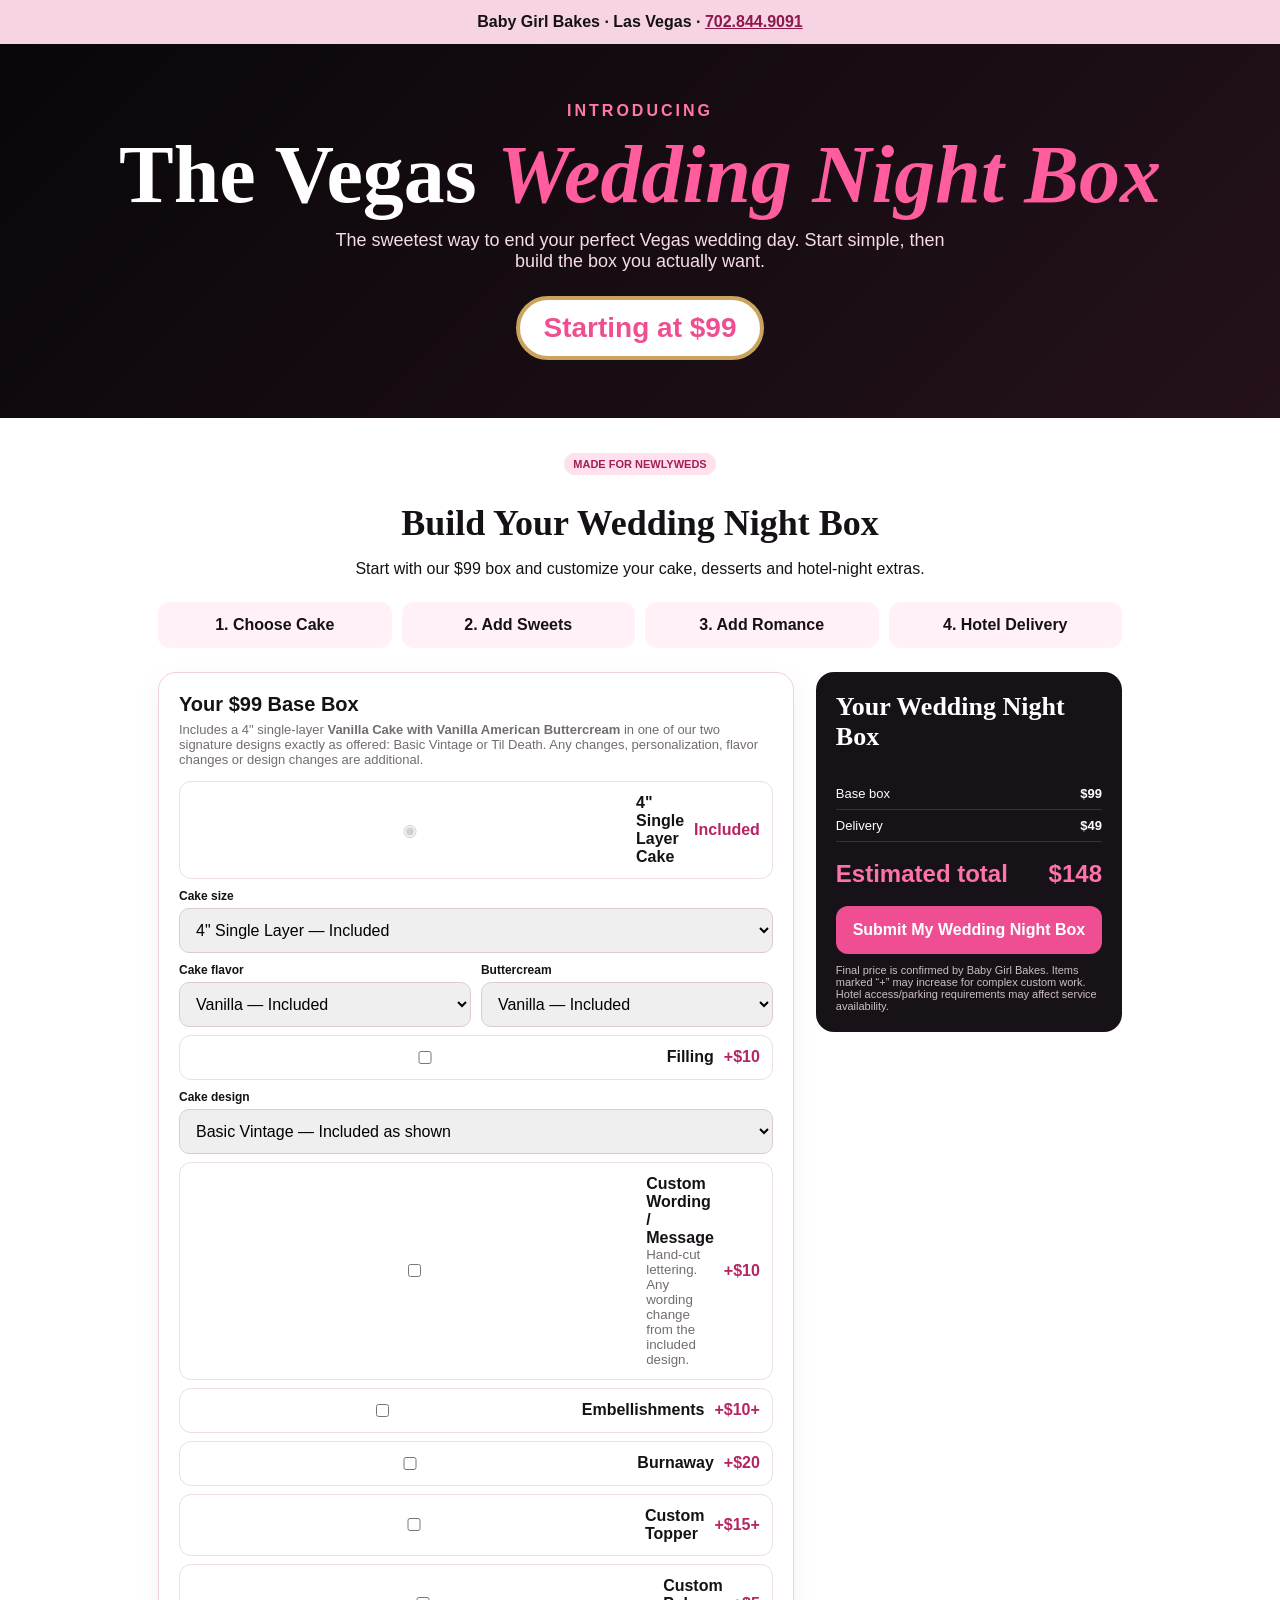
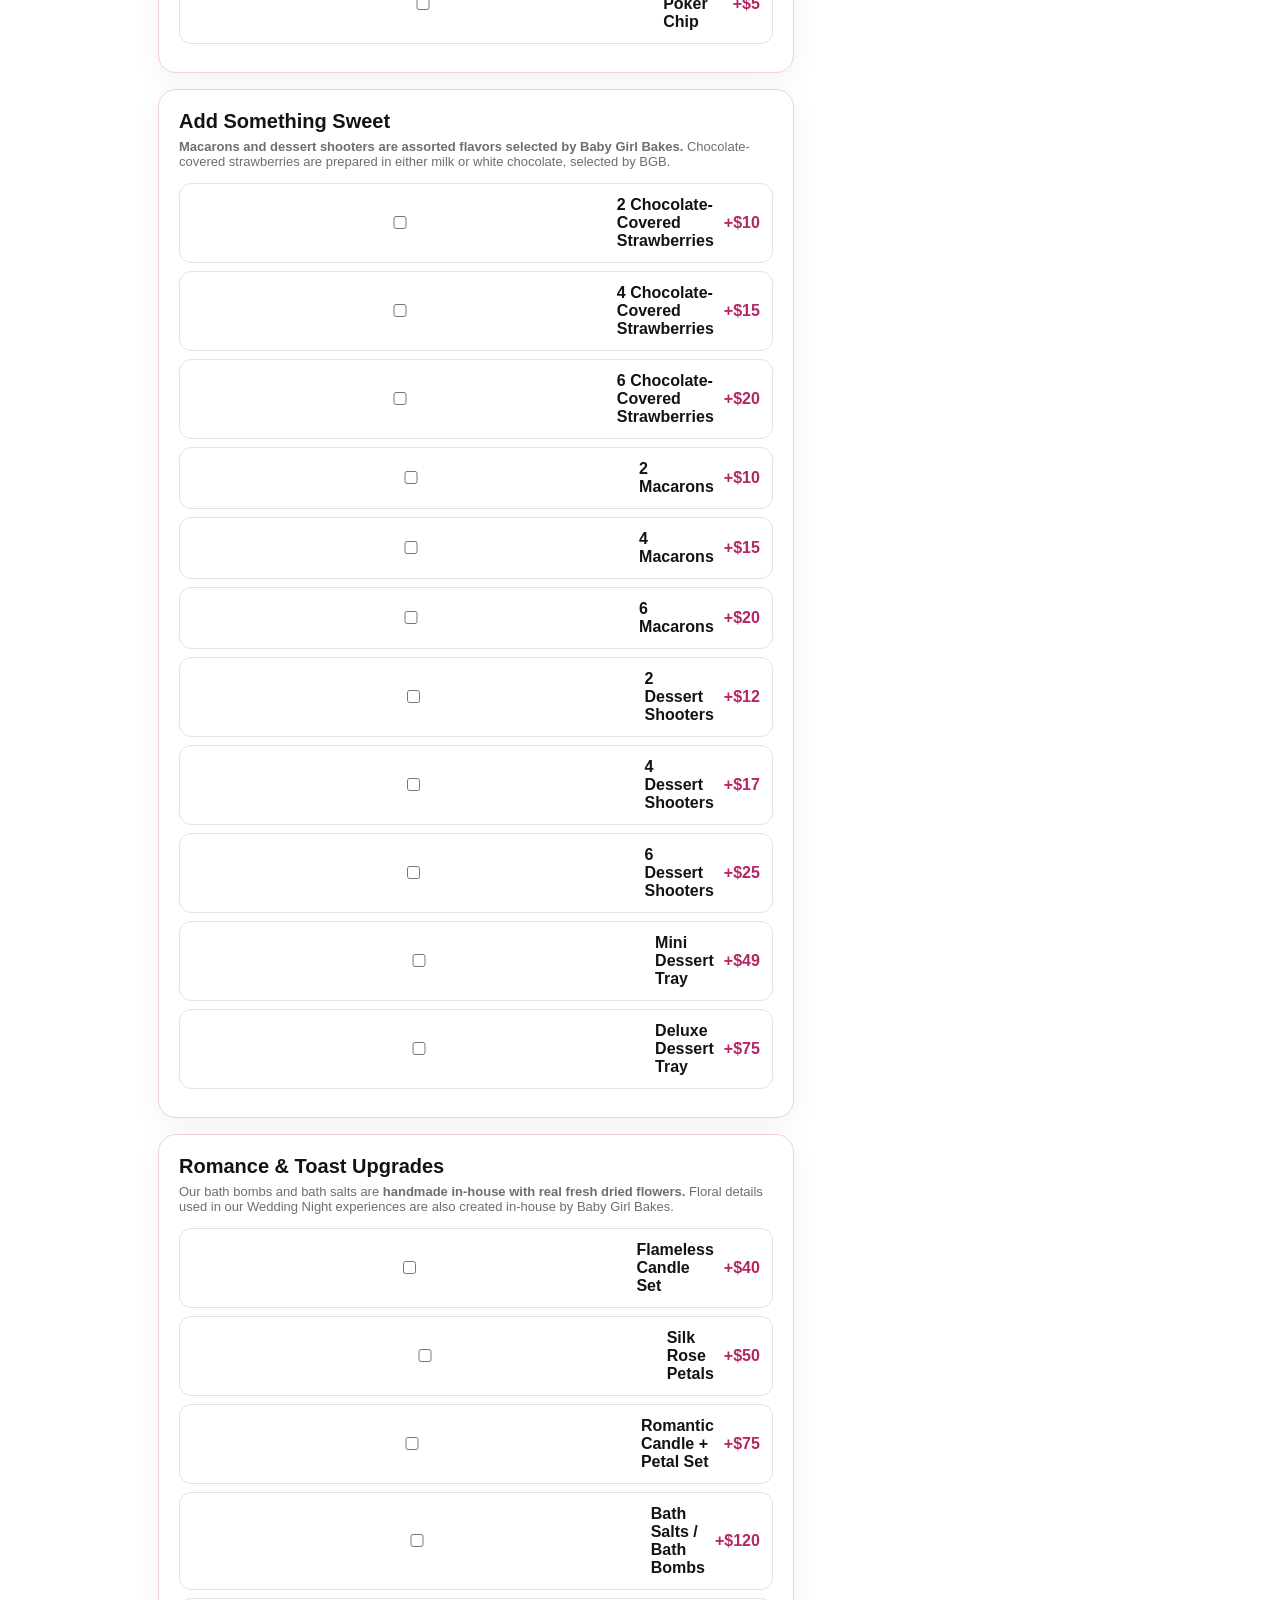
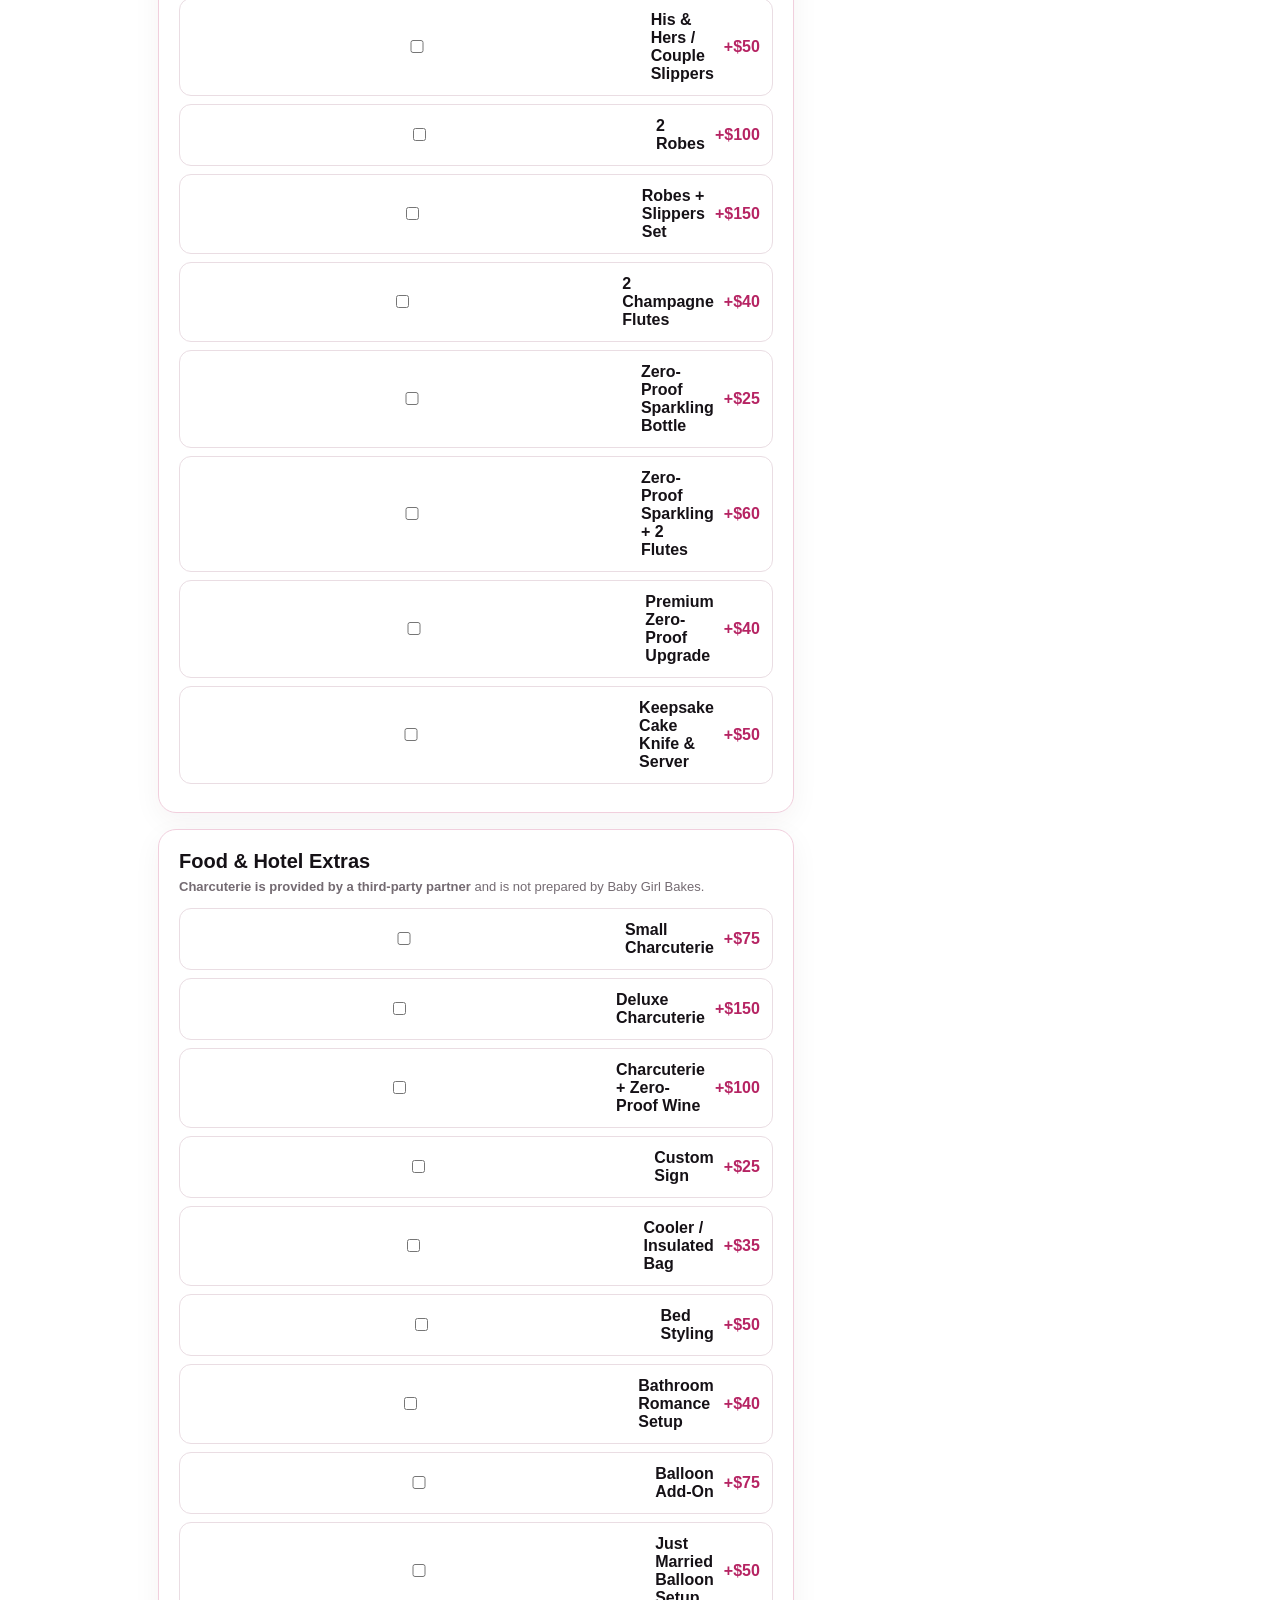
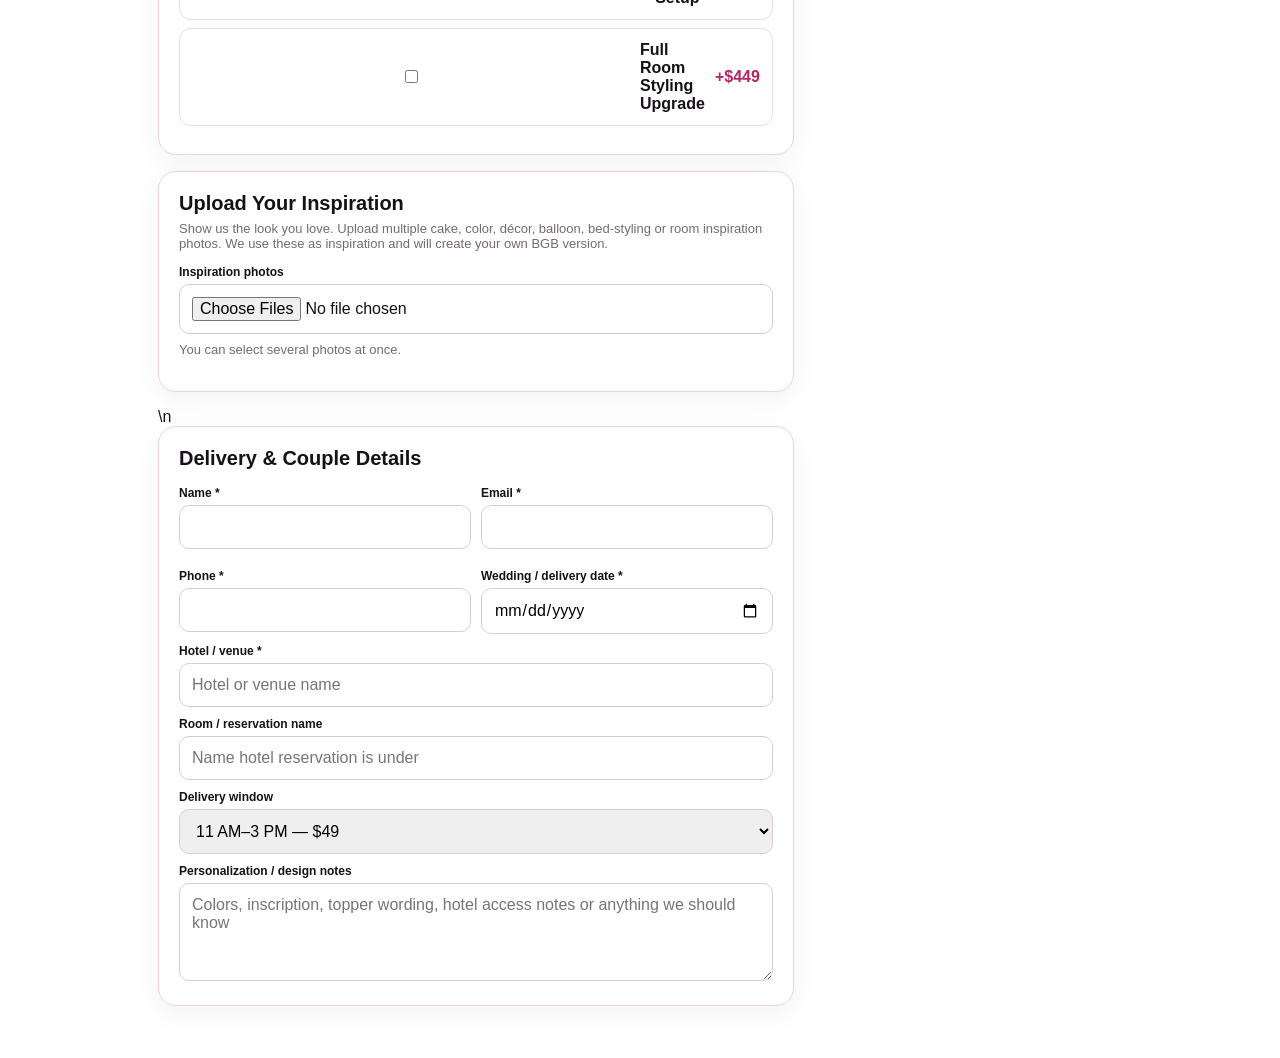
==== commit 4ac444f5: "add Wedding Night Box product details and sourcing disclosures" ====
--- a/wedding-night-box.html
+++ b/wedding-night-box.html
@@ -10,7 +10,7 @@
 <div class="steps"><div>1. Choose Cake</div><div>2. Add Sweets</div><div>3. Add Romance</div><div>4. Hotel Delivery</div></div>
 <form name="wedding-night-box" method="POST" enctype="multipart/form-data" data-netlify="true" action="/order-success.html" id="boxForm"><input type="hidden" name="form-name" value="wedding-night-box"><input type="hidden" name="calculated-total" id="totalField">
 <div class="builder"><div>
-<div class="card"><h3>Your $99 Base Box</h3><div class="sub">Includes a 4&quot; single-layer cake in one of our two signature designs exactly as offered: Basic Vintage or Til Death. Any changes or personalization are additional.</div>
+<div class="card"><h3>Your $99 Base Box</h3><div class="sub">Includes a 4&quot; single-layer <b>Vanilla Cake with Vanilla American Buttercream</b> in one of our two signature designs exactly as offered: Basic Vintage or Til Death. Any changes, personalization, flavor changes or design changes are additional.</div>
 <div class="choice"><input type="radio" checked disabled><label>4" Single Layer Cake</label><span class="amt">Included</span></div>
 <label class="field">Cake size</label><select name="cake-size" id="cakeSize"><option value="0" data-label='4" Single Layer'>4" Single Layer — Included</option><option value="25" data-box="15" data-label='5" Single Layer'>5" Single Layer — +$25 cake + $15 larger box</option><option value="50" data-label='4" Double Layer'>4" Double Layer — +$50</option><option value="75" data-box="15" data-label='5" Double Layer'>5" Double Layer — +$75 cake + $15 larger box</option></select><div class="five-note" id="fiveNote">A 5" cake automatically adds the required <b>$15 larger-box upgrade.</b></div>
 <div class="grid2"><div><label class="field">Cake flavor</label><select name="cake-flavor" id="cakeFlavor"><option value="0">Vanilla — Included</option><option value="15">Chocolate +$15</option><option value="15">Red Velvet +$15</option><option value="15">Funfetti +$15</option><option value="15">Marble +$15</option><option value="15">Lemon +$15</option><option value="15">Strawberry +$15</option><option value="15">Specialty / Featured +$15</option></select></div><div><label class="field">Buttercream</label><select name="buttercream" id="buttercream"><option value="0">Vanilla — Included</option><option value="10">Flavored Buttercream +$10</option></select></div></div>
@@ -18,9 +18,9 @@
 <label class="field">Cake design</label><select name="cake-design" id="design"><option value="0">Basic Vintage — Included as shown</option><option value="0">Til Death — Included as shown</option><option value="25">Design Upgrade / Changes — $25+</option></select>
 <div class="choice"><input class="addon" type="checkbox" name="custom-wording" value="Custom Wording" data-price="10"><label>Custom Wording / Message <small style="display:block;font-weight:400;color:#746b72">Hand-cut lettering. Any wording change from the included design.</small></label><span class="amt">+$10</span></div><div class="choice"><input class="addon" type="checkbox" name="embellishments" value="Embellishments" data-price="10"><label>Embellishments</label><span class="amt">+$10+</span></div><div class="choice"><input class="addon" type="checkbox" name="burnaway" value="Burnaway" data-price="20"><label>Burnaway</label><span class="amt">+$20</span></div><div class="choice"><input class="addon" type="checkbox" name="custom-topper" value="Custom Topper" data-price="15"><label>Custom Topper</label><span class="amt">+$15+</span></div><div class="choice"><input class="addon" type="checkbox" name="poker-chip" value="Custom Poker Chip" data-price="5"><label>Custom Poker Chip</label><span class="amt">+$5</span></div>
 </div>
-<div class="card"><h3>Add Something Sweet</h3><div class="choice"><input class="addon" type="checkbox" name="sweet-upgrades" value="2 Chocolate-Covered Strawberries" data-price="10"><label>2 Chocolate-Covered Strawberries</label><span class="amt">+$10</span></div><div class="choice"><input class="addon" type="checkbox" name="sweet-upgrades" value="4 Chocolate-Covered Strawberries" data-price="15"><label>4 Chocolate-Covered Strawberries</label><span class="amt">+$15</span></div><div class="choice"><input class="addon" type="checkbox" name="sweet-upgrades" value="6 Chocolate-Covered Strawberries" data-price="20"><label>6 Chocolate-Covered Strawberries</label><span class="amt">+$20</span></div><div class="choice"><input class="addon" type="checkbox" name="sweet-upgrades" value="2 Macarons" data-price="10"><label>2 Macarons</label><span class="amt">+$10</span></div><div class="choice"><input class="addon" type="checkbox" name="sweet-upgrades" value="4 Macarons" data-price="15"><label>4 Macarons</label><span class="amt">+$15</span></div><div class="choice"><input class="addon" type="checkbox" name="sweet-upgrades" value="6 Macarons" data-price="20"><label>6 Macarons</label><span class="amt">+$20</span></div><div class="choice"><input class="addon" type="checkbox" name="sweet-upgrades" value="2 Dessert Shooters" data-price="12"><label>2 Dessert Shooters</label><span class="amt">+$12</span></div><div class="choice"><input class="addon" type="checkbox" name="sweet-upgrades" value="4 Dessert Shooters" data-price="17"><label>4 Dessert Shooters</label><span class="amt">+$17</span></div><div class="choice"><input class="addon" type="checkbox" name="sweet-upgrades" value="6 Dessert Shooters" data-price="25"><label>6 Dessert Shooters</label><span class="amt">+$25</span></div><div class="choice"><input class="addon" type="checkbox" name="sweet-upgrades" value="Mini Dessert Tray" data-price="49"><label>Mini Dessert Tray</label><span class="amt">+$49</span></div><div class="choice"><input class="addon" type="checkbox" name="sweet-upgrades" value="Deluxe Dessert Tray" data-price="75"><label>Deluxe Dessert Tray</label><span class="amt">+$75</span></div></div>
-<div class="card"><h3>Romance & Toast Upgrades</h3><div class="choice"><input class="addon" type="checkbox" name="romance-upgrades" value="Flameless Candle Set" data-price="40"><label>Flameless Candle Set</label><span class="amt">+$40</span></div><div class="choice"><input class="addon" type="checkbox" name="romance-upgrades" value="Silk Rose Petals" data-price="50"><label>Silk Rose Petals</label><span class="amt">+$50</span></div><div class="choice"><input class="addon" type="checkbox" name="romance-upgrades" value="Romantic Candle + Petal Set" data-price="75"><label>Romantic Candle + Petal Set</label><span class="amt">+$75</span></div><div class="choice"><input class="addon" type="checkbox" name="romance-upgrades" value="Bath Salts / Bath Bombs" data-price="120"><label>Bath Salts / Bath Bombs</label><span class="amt">+$120</span></div><div class="choice"><input class="addon" type="checkbox" name="romance-upgrades" value="His & Hers / Couple Slippers" data-price="50"><label>His & Hers / Couple Slippers</label><span class="amt">+$50</span></div><div class="choice"><input class="addon" type="checkbox" name="romance-upgrades" value="2 Robes" data-price="100"><label>2 Robes</label><span class="amt">+$100</span></div><div class="choice"><input class="addon" type="checkbox" name="romance-upgrades" value="Robes + Slippers Set" data-price="150"><label>Robes + Slippers Set</label><span class="amt">+$150</span></div><div class="choice"><input class="addon" type="checkbox" name="romance-upgrades" value="2 Champagne Flutes" data-price="40"><label>2 Champagne Flutes</label><span class="amt">+$40</span></div><div class="choice"><input class="addon" type="checkbox" name="romance-upgrades" value="Zero-Proof Sparkling Bottle" data-price="25"><label>Zero-Proof Sparkling Bottle</label><span class="amt">+$25</span></div><div class="choice"><input class="addon" type="checkbox" name="romance-upgrades" value="Zero-Proof Sparkling + 2 Flutes" data-price="60"><label>Zero-Proof Sparkling + 2 Flutes</label><span class="amt">+$60</span></div><div class="choice"><input class="addon" type="checkbox" name="romance-upgrades" value="Premium Zero-Proof Upgrade" data-price="40"><label>Premium Zero-Proof Upgrade</label><span class="amt">+$40</span></div><div class="choice"><input class="addon" type="checkbox" name="romance-upgrades" value="Keepsake Cake Knife & Server" data-price="50"><label>Keepsake Cake Knife & Server</label><span class="amt">+$50</span></div></div>
-<div class="card"><h3>Food & Hotel Extras</h3><div class="choice"><input class="addon" type="checkbox" name="hotel-upgrades" value="Small Charcuterie" data-price="75"><label>Small Charcuterie</label><span class="amt">+$75</span></div><div class="choice"><input class="addon" type="checkbox" name="hotel-upgrades" value="Deluxe Charcuterie" data-price="150"><label>Deluxe Charcuterie</label><span class="amt">+$150</span></div><div class="choice"><input class="addon" type="checkbox" name="hotel-upgrades" value="Charcuterie + Zero-Proof Wine" data-price="100"><label>Charcuterie + Zero-Proof Wine</label><span class="amt">+$100</span></div><div class="choice"><input class="addon" type="checkbox" name="hotel-upgrades" value="Custom Sign" data-price="25"><label>Custom Sign</label><span class="amt">+$25</span></div><div class="choice"><input class="addon" type="checkbox" name="hotel-upgrades" value="Cooler / Insulated Bag" data-price="35"><label>Cooler / Insulated Bag</label><span class="amt">+$35</span></div><div class="choice"><input class="addon" type="checkbox" name="hotel-upgrades" value="Bed Styling" data-price="50"><label>Bed Styling</label><span class="amt">+$50</span></div><div class="choice"><input class="addon" type="checkbox" name="hotel-upgrades" value="Bathroom Romance Setup" data-price="40"><label>Bathroom Romance Setup</label><span class="amt">+$40</span></div><div class="choice"><input class="addon" type="checkbox" name="hotel-upgrades" value="Balloon Add-On" data-price="75"><label>Balloon Add-On</label><span class="amt">+$75</span></div><div class="choice"><input class="addon" type="checkbox" name="hotel-upgrades" value="Just Married Balloon Setup" data-price="50"><label>Just Married Balloon Setup</label><span class="amt">+$50</span></div><div class="choice"><input class="addon" type="checkbox" name="hotel-upgrades" value="Full Room Styling Upgrade" data-price="449"><label>Full Room Styling Upgrade</label><span class="amt">+$449</span></div></div>
+<div class="card"><h3>Add Something Sweet</h3><div class="sub"><b>Macarons and dessert shooters are assorted flavors selected by Baby Girl Bakes.</b> Chocolate-covered strawberries are prepared in either milk or white chocolate, selected by BGB.</div><div class="choice"><input class="addon" type="checkbox" name="sweet-upgrades" value="2 Chocolate-Covered Strawberries" data-price="10"><label>2 Chocolate-Covered Strawberries</label><span class="amt">+$10</span></div><div class="choice"><input class="addon" type="checkbox" name="sweet-upgrades" value="4 Chocolate-Covered Strawberries" data-price="15"><label>4 Chocolate-Covered Strawberries</label><span class="amt">+$15</span></div><div class="choice"><input class="addon" type="checkbox" name="sweet-upgrades" value="6 Chocolate-Covered Strawberries" data-price="20"><label>6 Chocolate-Covered Strawberries</label><span class="amt">+$20</span></div><div class="choice"><input class="addon" type="checkbox" name="sweet-upgrades" value="2 Macarons" data-price="10"><label>2 Macarons</label><span class="amt">+$10</span></div><div class="choice"><input class="addon" type="checkbox" name="sweet-upgrades" value="4 Macarons" data-price="15"><label>4 Macarons</label><span class="amt">+$15</span></div><div class="choice"><input class="addon" type="checkbox" name="sweet-upgrades" value="6 Macarons" data-price="20"><label>6 Macarons</label><span class="amt">+$20</span></div><div class="choice"><input class="addon" type="checkbox" name="sweet-upgrades" value="2 Dessert Shooters" data-price="12"><label>2 Dessert Shooters</label><span class="amt">+$12</span></div><div class="choice"><input class="addon" type="checkbox" name="sweet-upgrades" value="4 Dessert Shooters" data-price="17"><label>4 Dessert Shooters</label><span class="amt">+$17</span></div><div class="choice"><input class="addon" type="checkbox" name="sweet-upgrades" value="6 Dessert Shooters" data-price="25"><label>6 Dessert Shooters</label><span class="amt">+$25</span></div><div class="choice"><input class="addon" type="checkbox" name="sweet-upgrades" value="Mini Dessert Tray" data-price="49"><label>Mini Dessert Tray</label><span class="amt">+$49</span></div><div class="choice"><input class="addon" type="checkbox" name="sweet-upgrades" value="Deluxe Dessert Tray" data-price="75"><label>Deluxe Dessert Tray</label><span class="amt">+$75</span></div></div>
+<div class="card"><h3>Romance & Toast Upgrades</h3><div class="sub">Our bath bombs and bath salts are <b>handmade in-house with real fresh dried flowers.</b> Floral details used in our Wedding Night experiences are also created in-house by Baby Girl Bakes.</div><div class="choice"><input class="addon" type="checkbox" name="romance-upgrades" value="Flameless Candle Set" data-price="40"><label>Flameless Candle Set</label><span class="amt">+$40</span></div><div class="choice"><input class="addon" type="checkbox" name="romance-upgrades" value="Silk Rose Petals" data-price="50"><label>Silk Rose Petals</label><span class="amt">+$50</span></div><div class="choice"><input class="addon" type="checkbox" name="romance-upgrades" value="Romantic Candle + Petal Set" data-price="75"><label>Romantic Candle + Petal Set</label><span class="amt">+$75</span></div><div class="choice"><input class="addon" type="checkbox" name="romance-upgrades" value="Bath Salts / Bath Bombs" data-price="120"><label>Bath Salts / Bath Bombs</label><span class="amt">+$120</span></div><div class="choice"><input class="addon" type="checkbox" name="romance-upgrades" value="His & Hers / Couple Slippers" data-price="50"><label>His & Hers / Couple Slippers</label><span class="amt">+$50</span></div><div class="choice"><input class="addon" type="checkbox" name="romance-upgrades" value="2 Robes" data-price="100"><label>2 Robes</label><span class="amt">+$100</span></div><div class="choice"><input class="addon" type="checkbox" name="romance-upgrades" value="Robes + Slippers Set" data-price="150"><label>Robes + Slippers Set</label><span class="amt">+$150</span></div><div class="choice"><input class="addon" type="checkbox" name="romance-upgrades" value="2 Champagne Flutes" data-price="40"><label>2 Champagne Flutes</label><span class="amt">+$40</span></div><div class="choice"><input class="addon" type="checkbox" name="romance-upgrades" value="Zero-Proof Sparkling Bottle" data-price="25"><label>Zero-Proof Sparkling Bottle</label><span class="amt">+$25</span></div><div class="choice"><input class="addon" type="checkbox" name="romance-upgrades" value="Zero-Proof Sparkling + 2 Flutes" data-price="60"><label>Zero-Proof Sparkling + 2 Flutes</label><span class="amt">+$60</span></div><div class="choice"><input class="addon" type="checkbox" name="romance-upgrades" value="Premium Zero-Proof Upgrade" data-price="40"><label>Premium Zero-Proof Upgrade</label><span class="amt">+$40</span></div><div class="choice"><input class="addon" type="checkbox" name="romance-upgrades" value="Keepsake Cake Knife & Server" data-price="50"><label>Keepsake Cake Knife & Server</label><span class="amt">+$50</span></div></div>
+<div class="card"><h3>Food & Hotel Extras</h3><div class="sub"><b>Charcuterie is provided by a third-party partner</b> and is not prepared by Baby Girl Bakes.</div><div class="choice"><input class="addon" type="checkbox" name="hotel-upgrades" value="Small Charcuterie" data-price="75"><label>Small Charcuterie</label><span class="amt">+$75</span></div><div class="choice"><input class="addon" type="checkbox" name="hotel-upgrades" value="Deluxe Charcuterie" data-price="150"><label>Deluxe Charcuterie</label><span class="amt">+$150</span></div><div class="choice"><input class="addon" type="checkbox" name="hotel-upgrades" value="Charcuterie + Zero-Proof Wine" data-price="100"><label>Charcuterie + Zero-Proof Wine</label><span class="amt">+$100</span></div><div class="choice"><input class="addon" type="checkbox" name="hotel-upgrades" value="Custom Sign" data-price="25"><label>Custom Sign</label><span class="amt">+$25</span></div><div class="choice"><input class="addon" type="checkbox" name="hotel-upgrades" value="Cooler / Insulated Bag" data-price="35"><label>Cooler / Insulated Bag</label><span class="amt">+$35</span></div><div class="choice"><input class="addon" type="checkbox" name="hotel-upgrades" value="Bed Styling" data-price="50"><label>Bed Styling</label><span class="amt">+$50</span></div><div class="choice"><input class="addon" type="checkbox" name="hotel-upgrades" value="Bathroom Romance Setup" data-price="40"><label>Bathroom Romance Setup</label><span class="amt">+$40</span></div><div class="choice"><input class="addon" type="checkbox" name="hotel-upgrades" value="Balloon Add-On" data-price="75"><label>Balloon Add-On</label><span class="amt">+$75</span></div><div class="choice"><input class="addon" type="checkbox" name="hotel-upgrades" value="Just Married Balloon Setup" data-price="50"><label>Just Married Balloon Setup</label><span class="amt">+$50</span></div><div class="choice"><input class="addon" type="checkbox" name="hotel-upgrades" value="Full Room Styling Upgrade" data-price="449"><label>Full Room Styling Upgrade</label><span class="amt">+$449</span></div></div>
 <div class="card"><h3>Upload Your Inspiration</h3><div class="sub">Show us the look you love. Upload multiple cake, color, décor, balloon, bed-styling or room inspiration photos. We use these as inspiration and will create your own BGB version.</div><label class="field">Inspiration photos</label><input type="file" name="inspiration-photos" accept="image/jpeg,image/png,image/webp,image/heic,image/heif" multiple><div class="sub" style="margin-top:8px">You can select several photos at once.</div></div>\n<div class="card"><h3>Delivery & Couple Details</h3><div class="grid2"><div><label class="field">Name *</label><input required name="name"></div><div><label class="field">Email *</label><input required type="email" name="email"></div><div><label class="field">Phone *</label><input required type="tel" name="phone"></div><div><label class="field">Wedding / delivery date *</label><input required type="date" name="date"></div></div><label class="field">Hotel / venue *</label><input required name="hotel" placeholder="Hotel or venue name"><label class="field">Room / reservation name</label><input name="reservation-name" placeholder="Name hotel reservation is under"><label class="field">Delivery window</label><select name="delivery" id="delivery"><option value="49">11 AM–3 PM — $49</option><option value="55">3 PM–6 PM — $55</option><option value="65">6 PM–9 PM — $65</option><option value="75">9 PM–11 PM — $75</option><option value="100">11 PM–11 AM — $100</option></select><label class="field">Personalization / design notes</label><textarea name="notes" rows="4" placeholder="Colors, inscription, topper wording, hotel access notes or anything we should know"></textarea></div>
 </div>
 <aside class="summary"><h3>Your Wedding Night Box</h3><div class="line"><span>Base box</span><b>$99</b></div><div id="summaryItems"></div><div class="line"><span>Delivery</span><b id="deliverySum">$49</b></div><div class="total"><span>Estimated total</span><span id="grand">$148</span></div><button class="submit" type="submit">Submit My Wedding Night Box</button><div class="note">Final price is confirmed by Baby Girl Bakes. Items marked “+” may increase for complex custom work. Hotel access/parking requirements may affect service availability.</div></aside>
